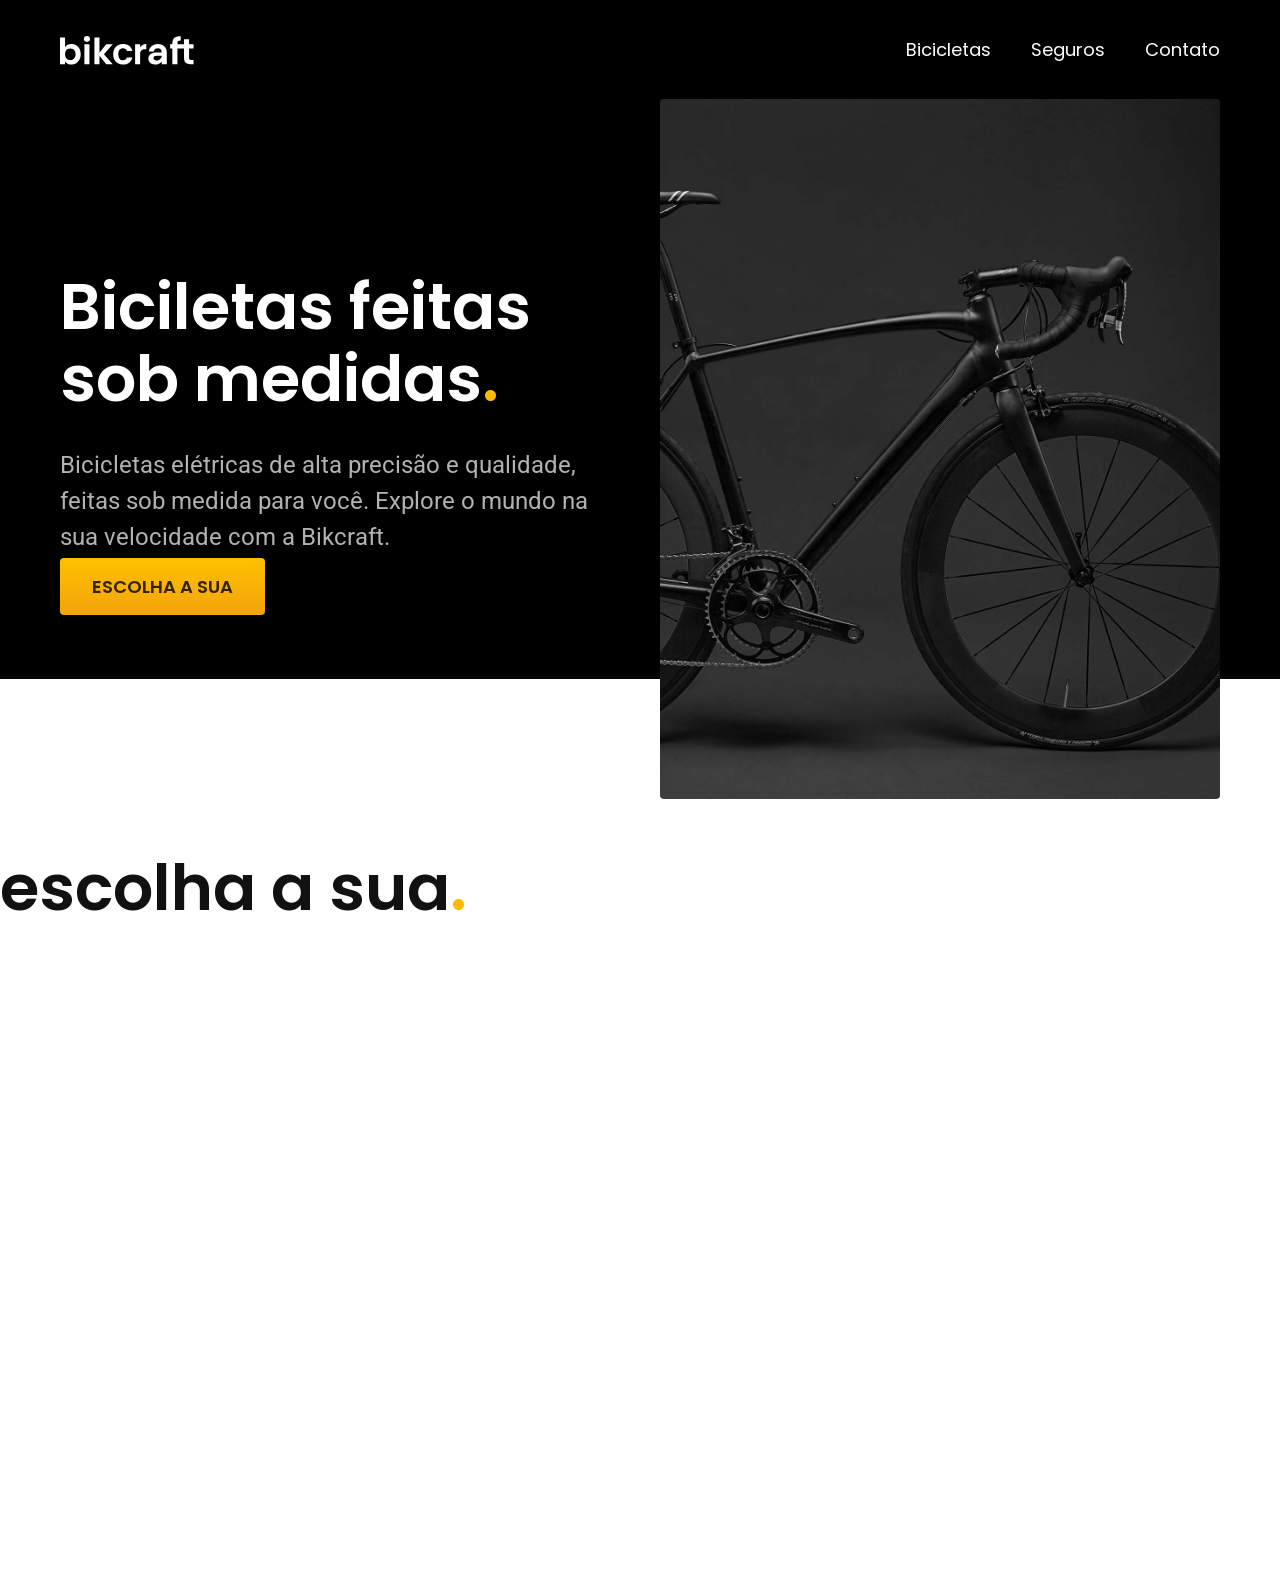
==== index.html @ 3b50a324 "css utilitario" ====
<!DOCTYPE html>
<html lang="en">

<head>
  <meta charset="UTF-8">
  <meta name="viewport" content="width=device-width, initial-scale=1.0">
  <title>Bikcraft - Biciletas Elétricas</title>
  <meta name="description" content="Biciletas elétricas de alta precisão e qualidade, feitas sob medida para o cliente. Explore o mundo na sua velocidade com a Bikcraft.">

  <link rel="stylesheet" href="./css/style.css">

  <link rel="preconnect" href="https://fonts.googleapis.com">
  <link rel="preconnect" href="https://fonts.gstatic.com" crossorigin>
  <link href="https://fonts.googleapis.com/css2?family=Poppins:wght@400;600&family=Roboto:wght@400;500&display=swap" rel="stylesheet">
</head>

<body>
  <header class="header-bg">
    <div class="header">
      <a href="./">
        <img src="./img/bikcraft.svg" alt="Bikcraft">
      </a>
      <nav aria-label="primaria">
        <ul class="header-menu cor-0">
          <li><a href="./bicicletas.html">Bicicletas</a></li>
          <li><a href="./seguros.html">Seguros</a></li>
          <li><a href="./contato.html"> Contato</a></li>
        </ul>
      </nav>
    </div>

  </header>

  <main class="introducao-bg">
    <div class="introducao">
      <div class="introducao-conteudo">
        <h1 class="texto-grande cor-0">Biciletas feitas sob medidas<span class="cor-p1">.</span></h1>
        <p class="texto-medio cor-5">Bicicletas elétricas de alta precisão e qualidade, feitas sob medida para você. Explore o mundo na sua velocidade com a Bikcraft.</p>
        <a class="botao" href="./bicicletas.html">Escolha a sua</a>
      </div>
      <div>
        <img src="./img/fotos/introducao.jpg" alt="Bicicleta elétrica preta.">
      </div>
    </div>

  </main>

  <h2 class="texto-grande">escolha a sua<span class="cor-p1">.</span></h2>
</body>

</html>
---- css/style.css ----
@import "./global/global.css";
@import "./utilidades/tipografia.css";
@import "./utilidades/cores.css";

@import "./global/header.css";

/* Utilidades */
@import "./utilidades/componentes.css";

/* Home */
@import "./home/introducao.css";
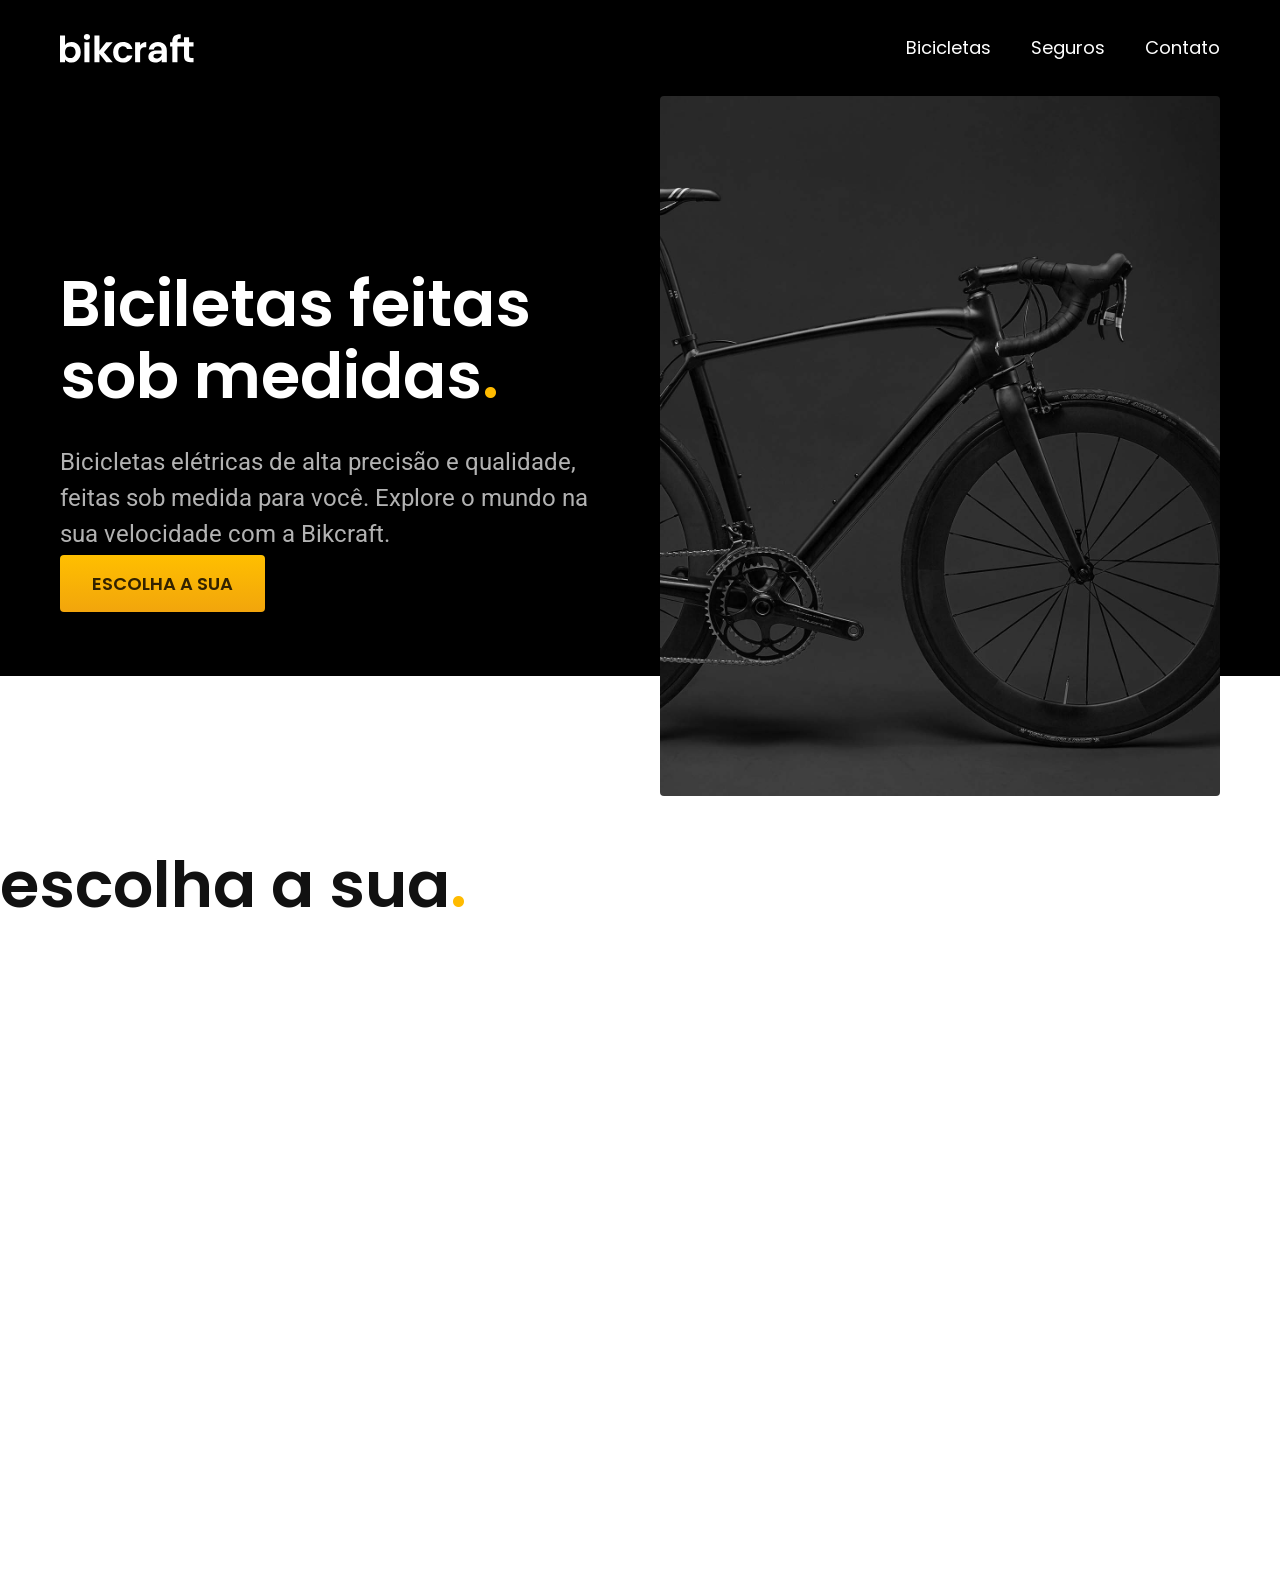
==== commit 25629abe: "Tipografia Utilitária" ====
--- a/index.html
+++ b/index.html
@@ -21,7 +21,7 @@
         <img src="./img/bikcraft.svg" alt="Bikcraft">
       </a>
       <nav aria-label="primaria">
-        <ul class="header-menu cor-0">
+        <ul class="header-menu font-1-m cor-0">
           <li><a href="./bicicletas.html">Bicicletas</a></li>
           <li><a href="./seguros.html">Seguros</a></li>
           <li><a href="./contato.html"> Contato</a></li>
@@ -34,8 +34,8 @@
   <main class="introducao-bg">
     <div class="introducao">
       <div class="introducao-conteudo">
-        <h1 class="texto-grande cor-0">Biciletas feitas sob medidas<span class="cor-p1">.</span></h1>
-        <p class="texto-medio cor-5">Bicicletas elétricas de alta precisão e qualidade, feitas sob medida para você. Explore o mundo na sua velocidade com a Bikcraft.</p>
+        <h1 class="font-1-xxl cor-0">Biciletas feitas sob medidas<span class="cor-p1">.</span></h1>
+        <p class="font-2-l cor-5">Bicicletas elétricas de alta precisão e qualidade, feitas sob medida para você. Explore o mundo na sua velocidade com a Bikcraft.</p>
         <a class="botao" href="./bicicletas.html">Escolha a sua</a>
       </div>
       <div>
@@ -45,7 +45,7 @@
 
   </main>
 
-  <h2 class="texto-grande">escolha a sua<span class="cor-p1">.</span></h2>
+  <h2 class="font-1-xxl">escolha a sua<span class="cor-p1">.</span></h2>
 </body>
 
 </html>
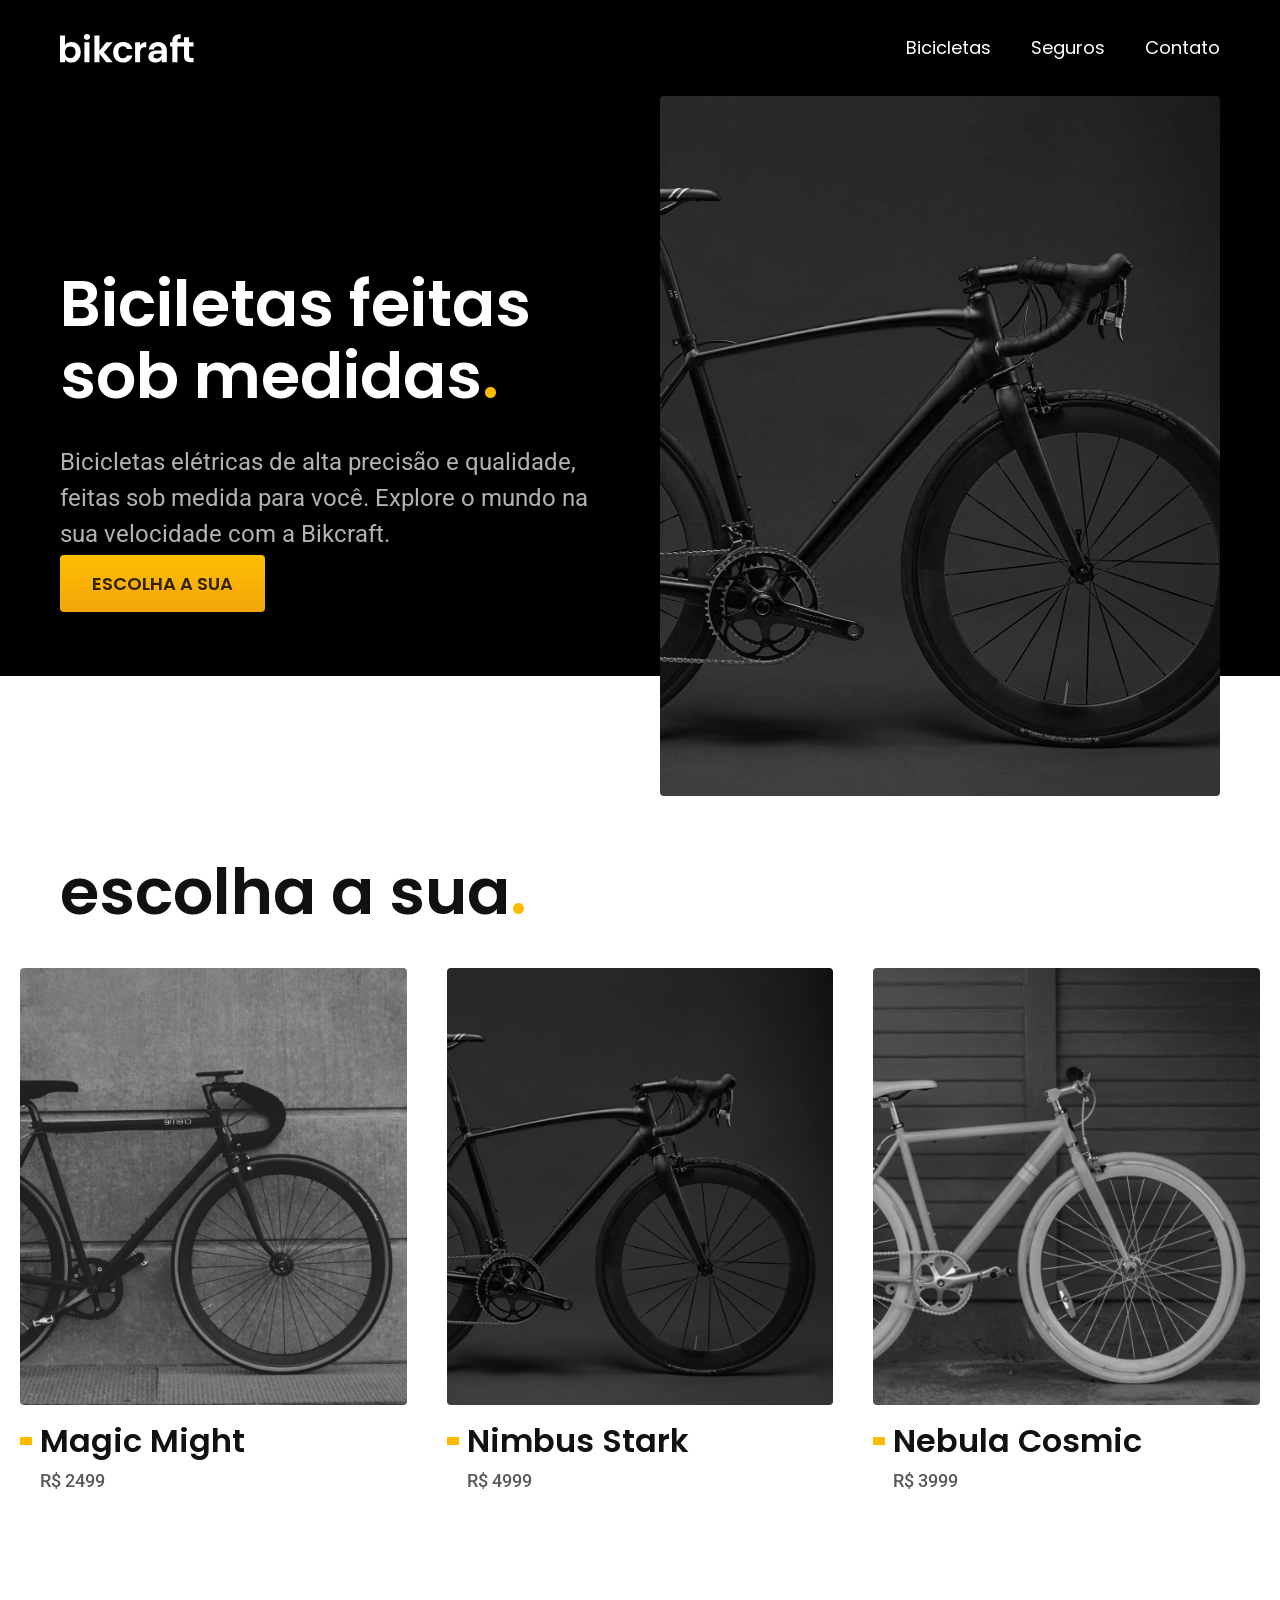
==== commit 167e13d5: "Lista Bicicletas" ====
--- a/index.html
+++ b/index.html
@@ -16,7 +16,7 @@
 
 <body>
   <header class="header-bg">
-    <div class="header">
+    <div class="header container">
       <a href="./">
         <img src="./img/bikcraft.svg" alt="Bikcraft">
       </a>
@@ -32,7 +32,7 @@
   </header>
 
   <main class="introducao-bg">
-    <div class="introducao">
+    <div class="introducao container">
       <div class="introducao-conteudo">
         <h1 class="font-1-xxl cor-0">Biciletas feitas sob medidas<span class="cor-p1">.</span></h1>
         <p class="font-2-l cor-5">Bicicletas elétricas de alta precisão e qualidade, feitas sob medida para você. Explore o mundo na sua velocidade com a Bikcraft.</p>
@@ -45,7 +45,33 @@
 
   </main>
 
-  <h2 class="font-1-xxl">escolha a sua<span class="cor-p1">.</span></h2>
+  <article class="bicicletas-lista">
+    <h2 class="container font-1-xxl">escolha a sua<span class="cor-p1">.</span></h2>
+
+    <ul>
+      <li>
+        <a href="./bicicletas/magic.html">
+          <img src="./img/bicicletas/magic-home.jpg" alt="Bicicleta preta">
+          <h3 class="font-1-xl">Magic Might</h3>
+          <span class="font-2-m cor-8">R$ 2499</span>
+        </a>
+      </li>
+      <li>
+        <a href="./bicicletas/nimbus.html">
+          <img src="./img/bicicletas/nimbus-home.jpg" alt="Bicicleta preta">
+          <h3 class="font-1-xl">Nimbus Stark</h3>
+          <span class="font-2-m cor-8">R$ 4999</span>
+        </a>
+      </li>
+      <li>
+        <a href="./bicicletas/nebula.html">
+          <img src="./img/bicicletas/nebula-home.jpg" alt="Bicicleta preta">
+          <h3 class="font-1-xl">Nebula Cosmic</h3>
+          <span class="font-2-m cor-8">R$ 3999</span>
+        </a>
+      </li>
+    </ul>
+  </article>
 </body>
 
 </html>
--- a/css/style.css
+++ b/css/style.css
@@ -8,4 +8,7 @@
 @import "./utilidades/componentes.css";
 
 /* Home */
-@import "./home/introducao.css";+@import "./home/introducao.css";
+
+/* Bicicletas */
+@import "./bicicletas/bicicletas-lista.css";
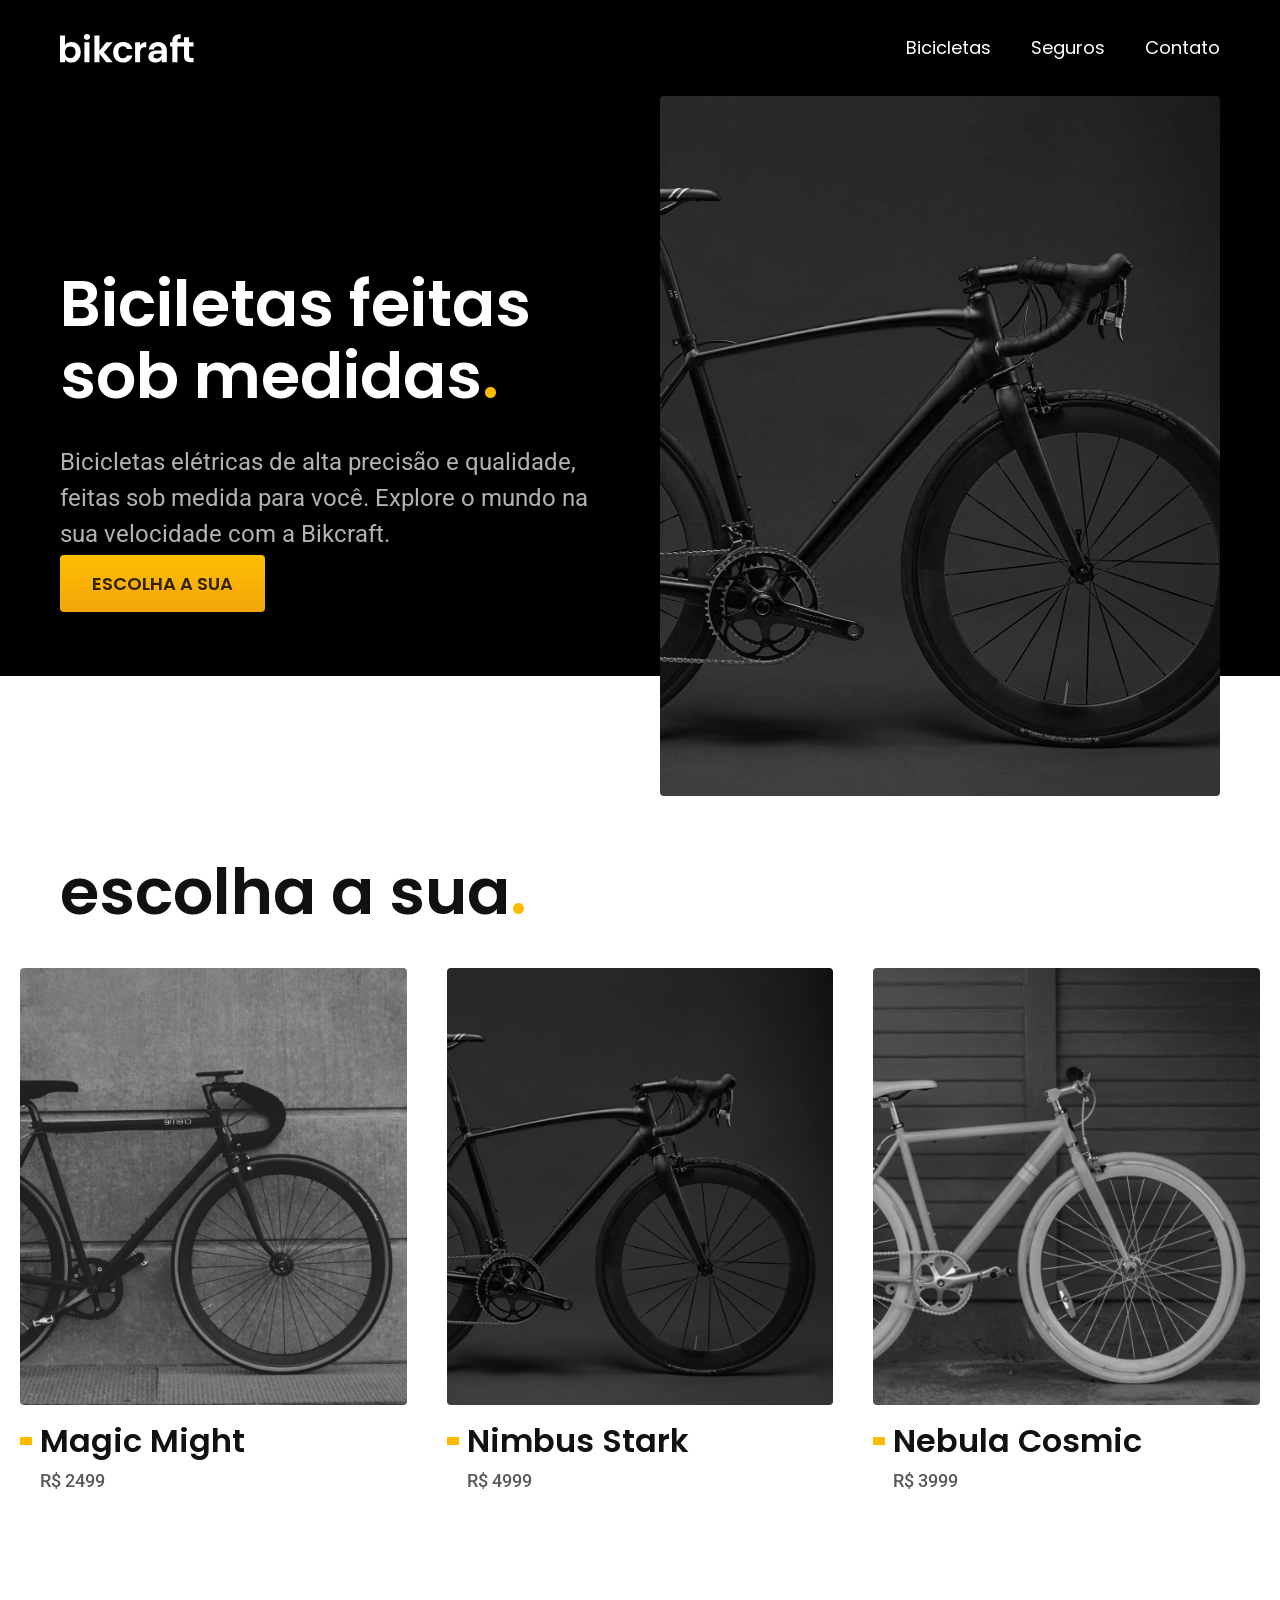
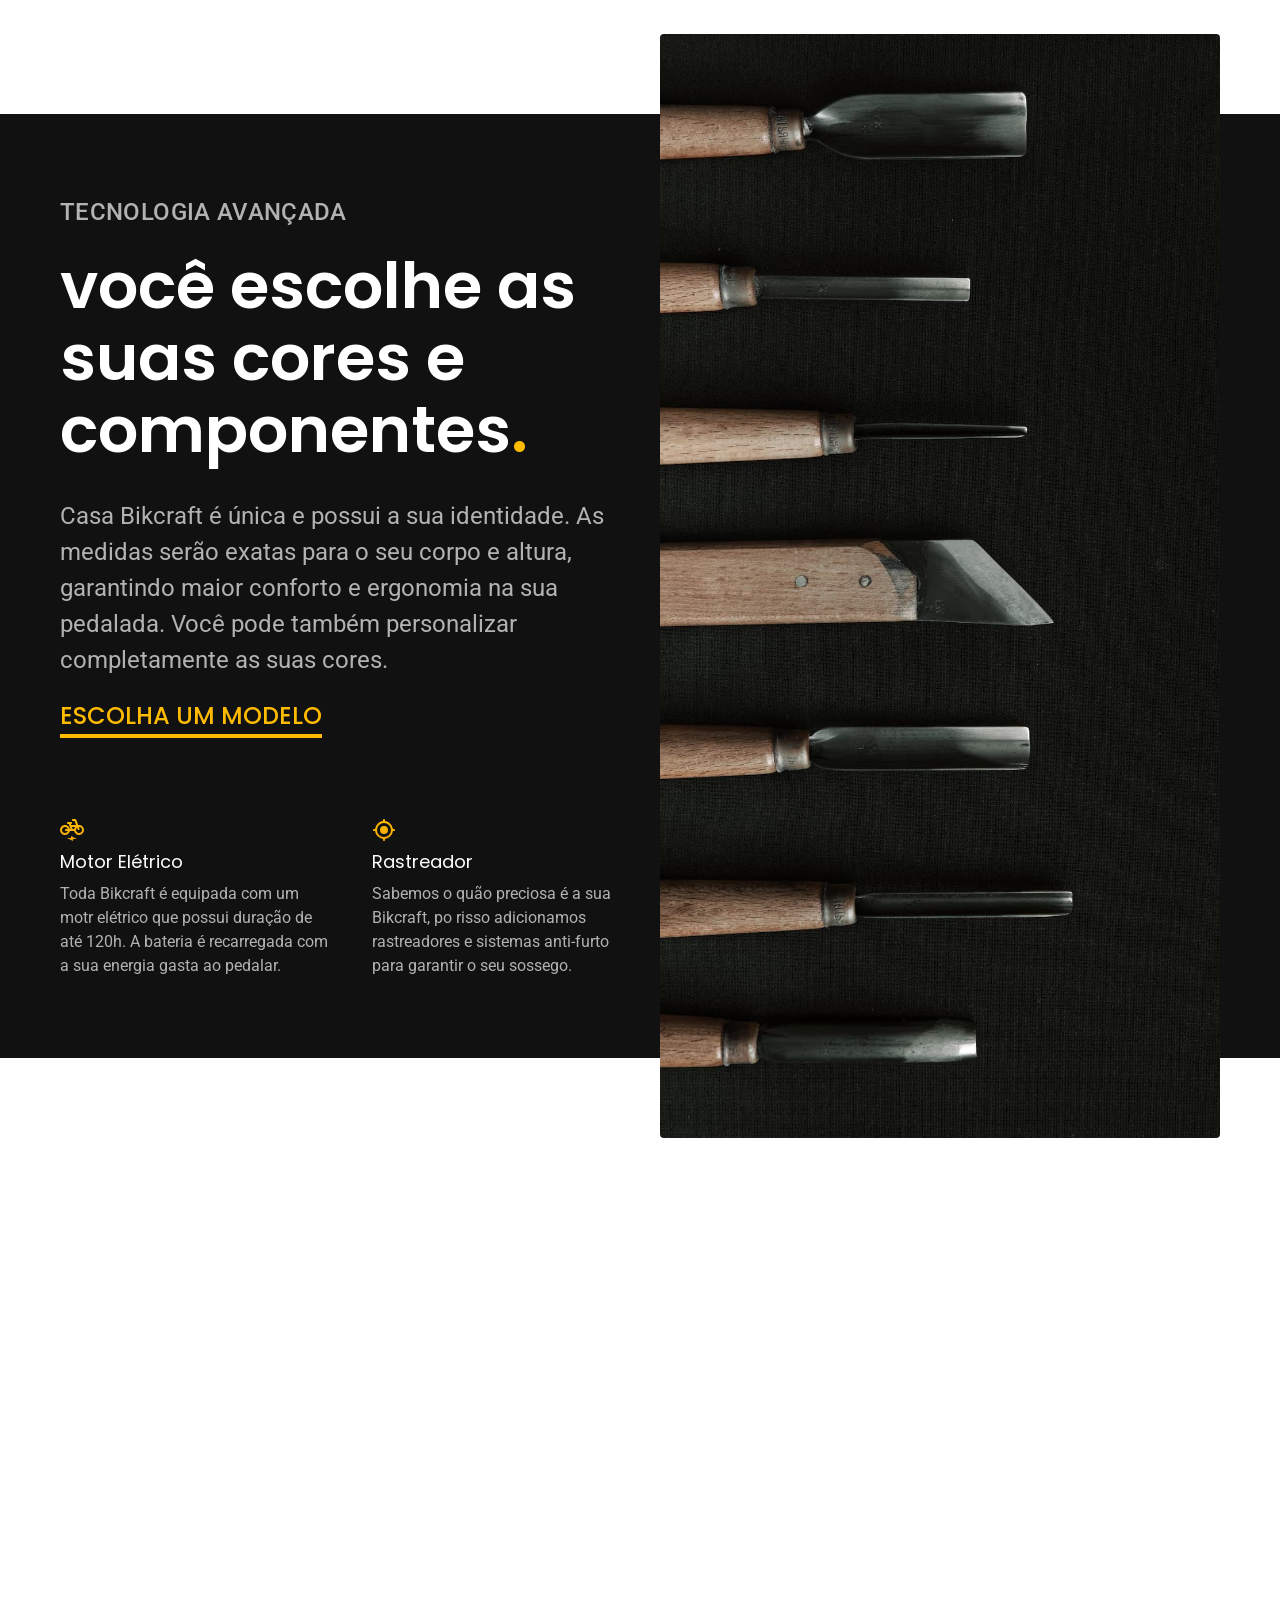
==== commit acd1879d: "Tecnologia" ====
--- a/index.html
+++ b/index.html
@@ -72,6 +72,36 @@
       </li>
     </ul>
   </article>
+
+  <article class="tecnologia-bg">
+    <div class="tecnologia container">
+      <div class="tecnologia-conteudo">
+        <span class="font-2-l-b cor-5">Tecnologia Avançada</span>
+        <h2 class="font-1-xxl cor-0">você escolhe as suas cores e componentes<spam class="cor-p1">.</spam>
+        </h2>
+        <p class="font-2-l cor-5">Casa Bikcraft é única e possui a sua identidade. As medidas serão exatas para o seu corpo e altura, garantindo maior conforto e ergonomia na sua pedalada. Você pode também personalizar completamente as suas cores.</p>
+        <a class="link" href="./bicicletas.html"> Escolha um modelo</a>
+        <div class="tecnologia-vantagens">
+          <div>
+            <img src="./img/icones/eletrica.svg" alt="">
+            <h3 class="font-1-m cor-0">Motor Elétrico</h3>
+            <p class="font-2-s cor-5">Toda Bikcraft é equipada com um motr elétrico que possui duração de até 120h. A bateria é recarregada com a sua energia gasta ao pedalar.</p>
+          </div>
+          <div>
+            <img src="./img/icones/rastreador.svg" alt="">
+            <h3 class="font-1-m cor-0">Rastreador</h3>
+            <p class="font-2-s cor-5">Sabemos o quão preciosa é a sua Bikcraft, po risso adicionamos rastreadores e sistemas anti-furto para garantir o seu sossego.</p>
+          </div>
+        </div>
+      </div>
+
+      <div class="tecnologia-imagem">
+        <img src="./img/fotos/tecnologia.jpg" alt="">
+      </div>
+
+    </div>
+
+  </article>
 </body>
 
 </html>
--- a/css/style.css
+++ b/css/style.css
@@ -9,6 +9,7 @@
 
 /* Home */
 @import "./home/introducao.css";
+@import "./home/tecnologia.css";
 
 /* Bicicletas */
 @import "./bicicletas/bicicletas-lista.css";
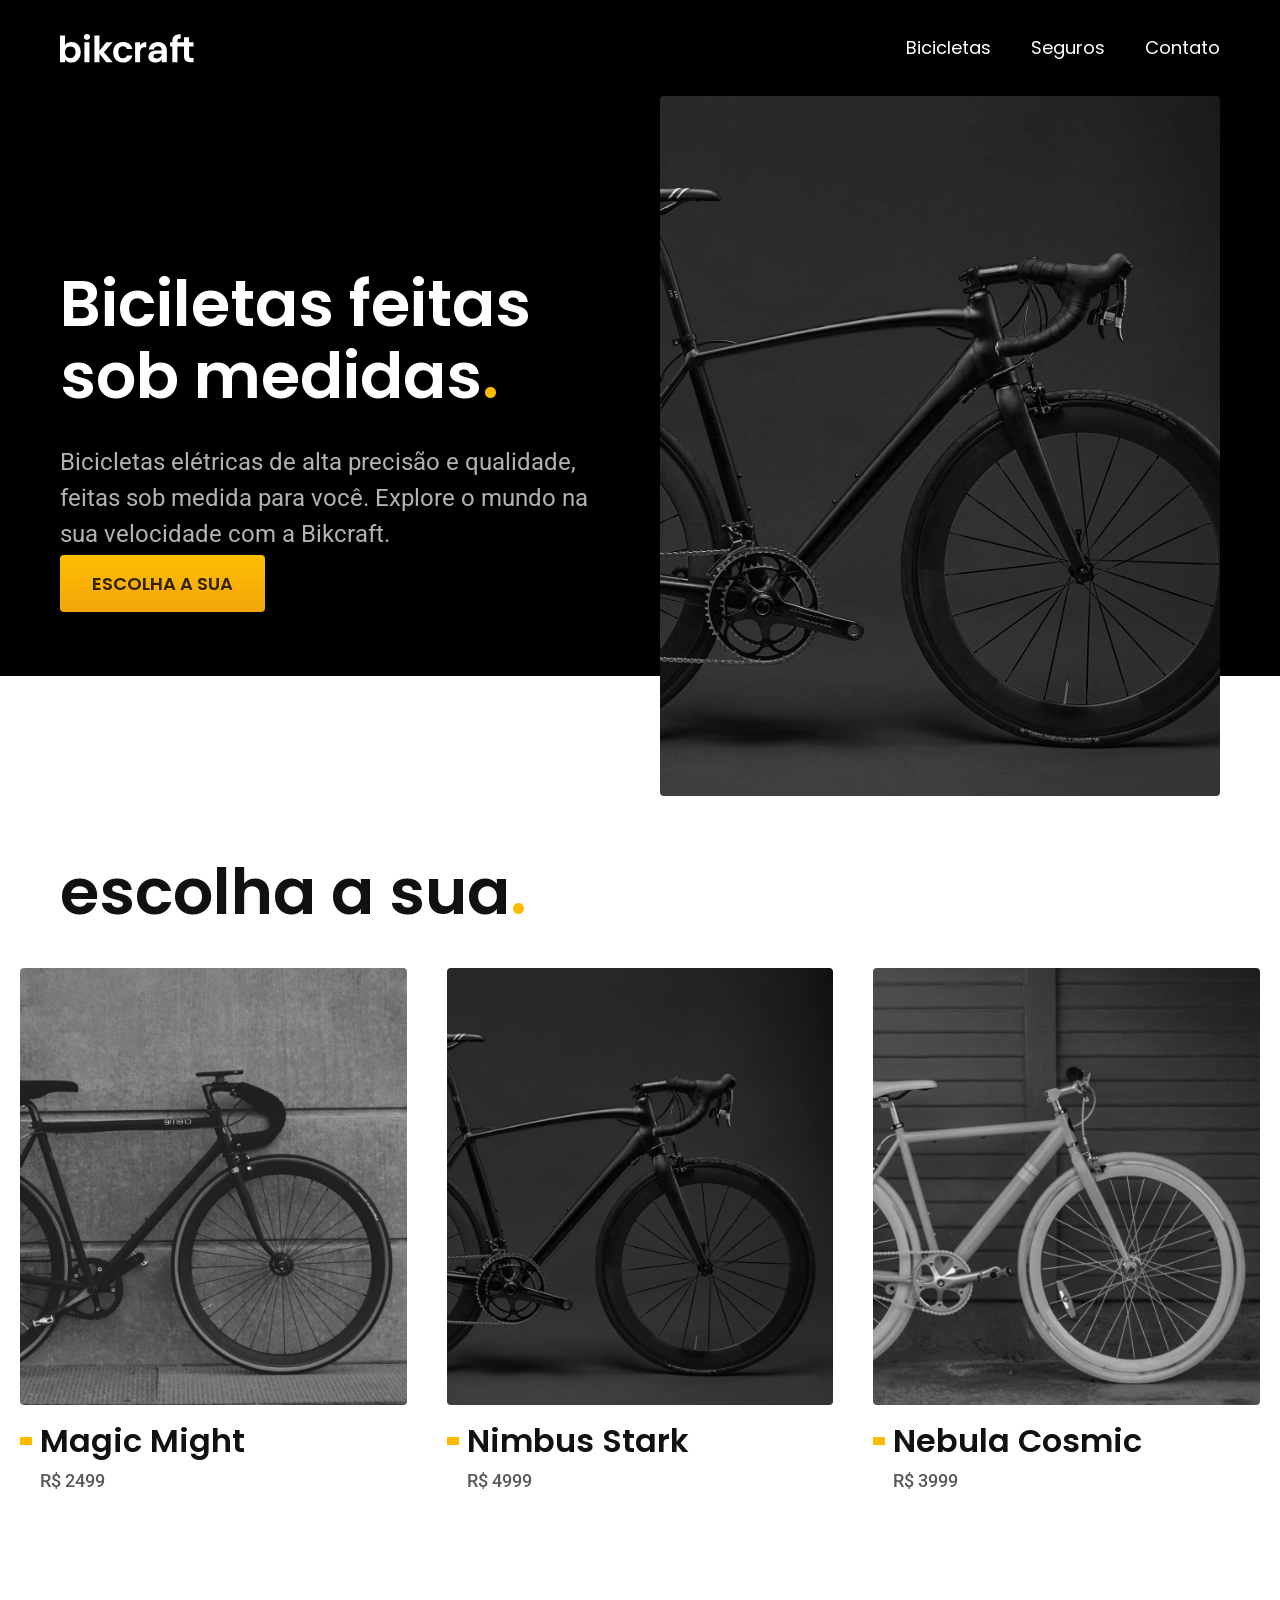
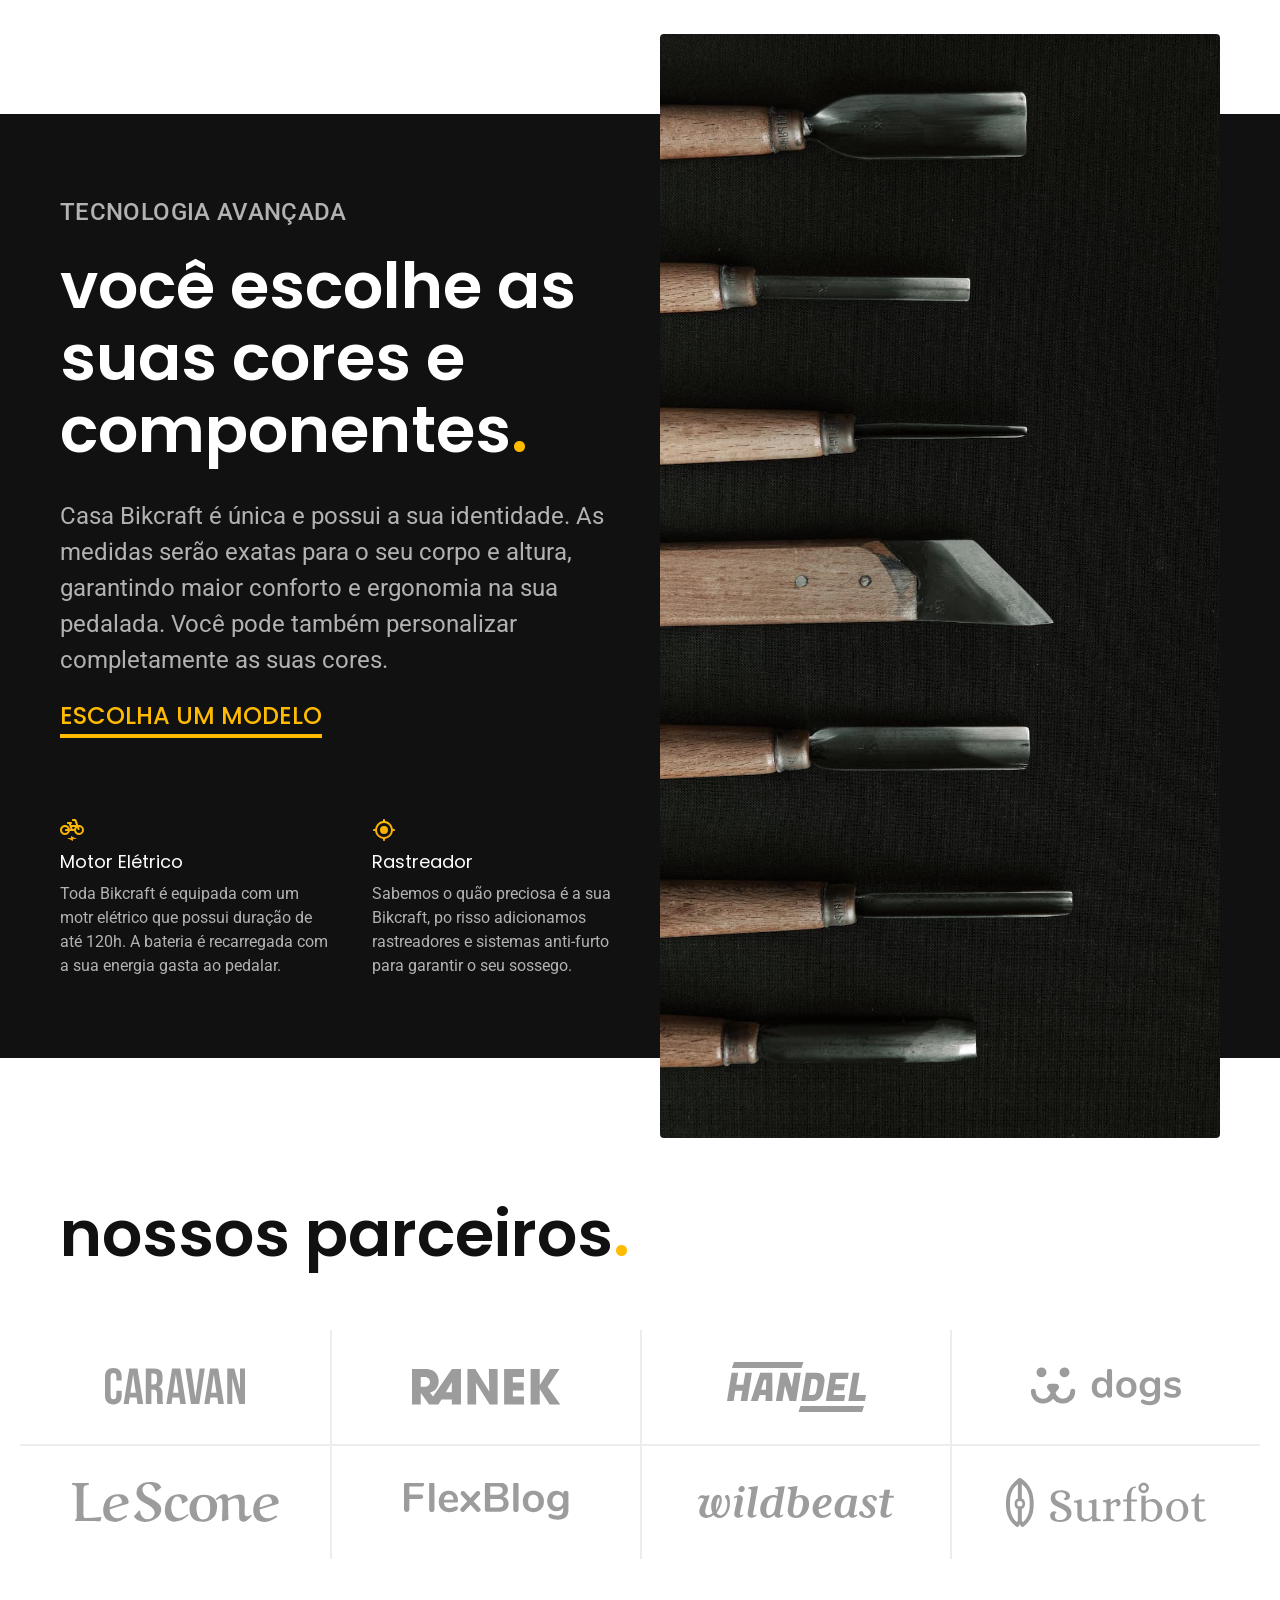
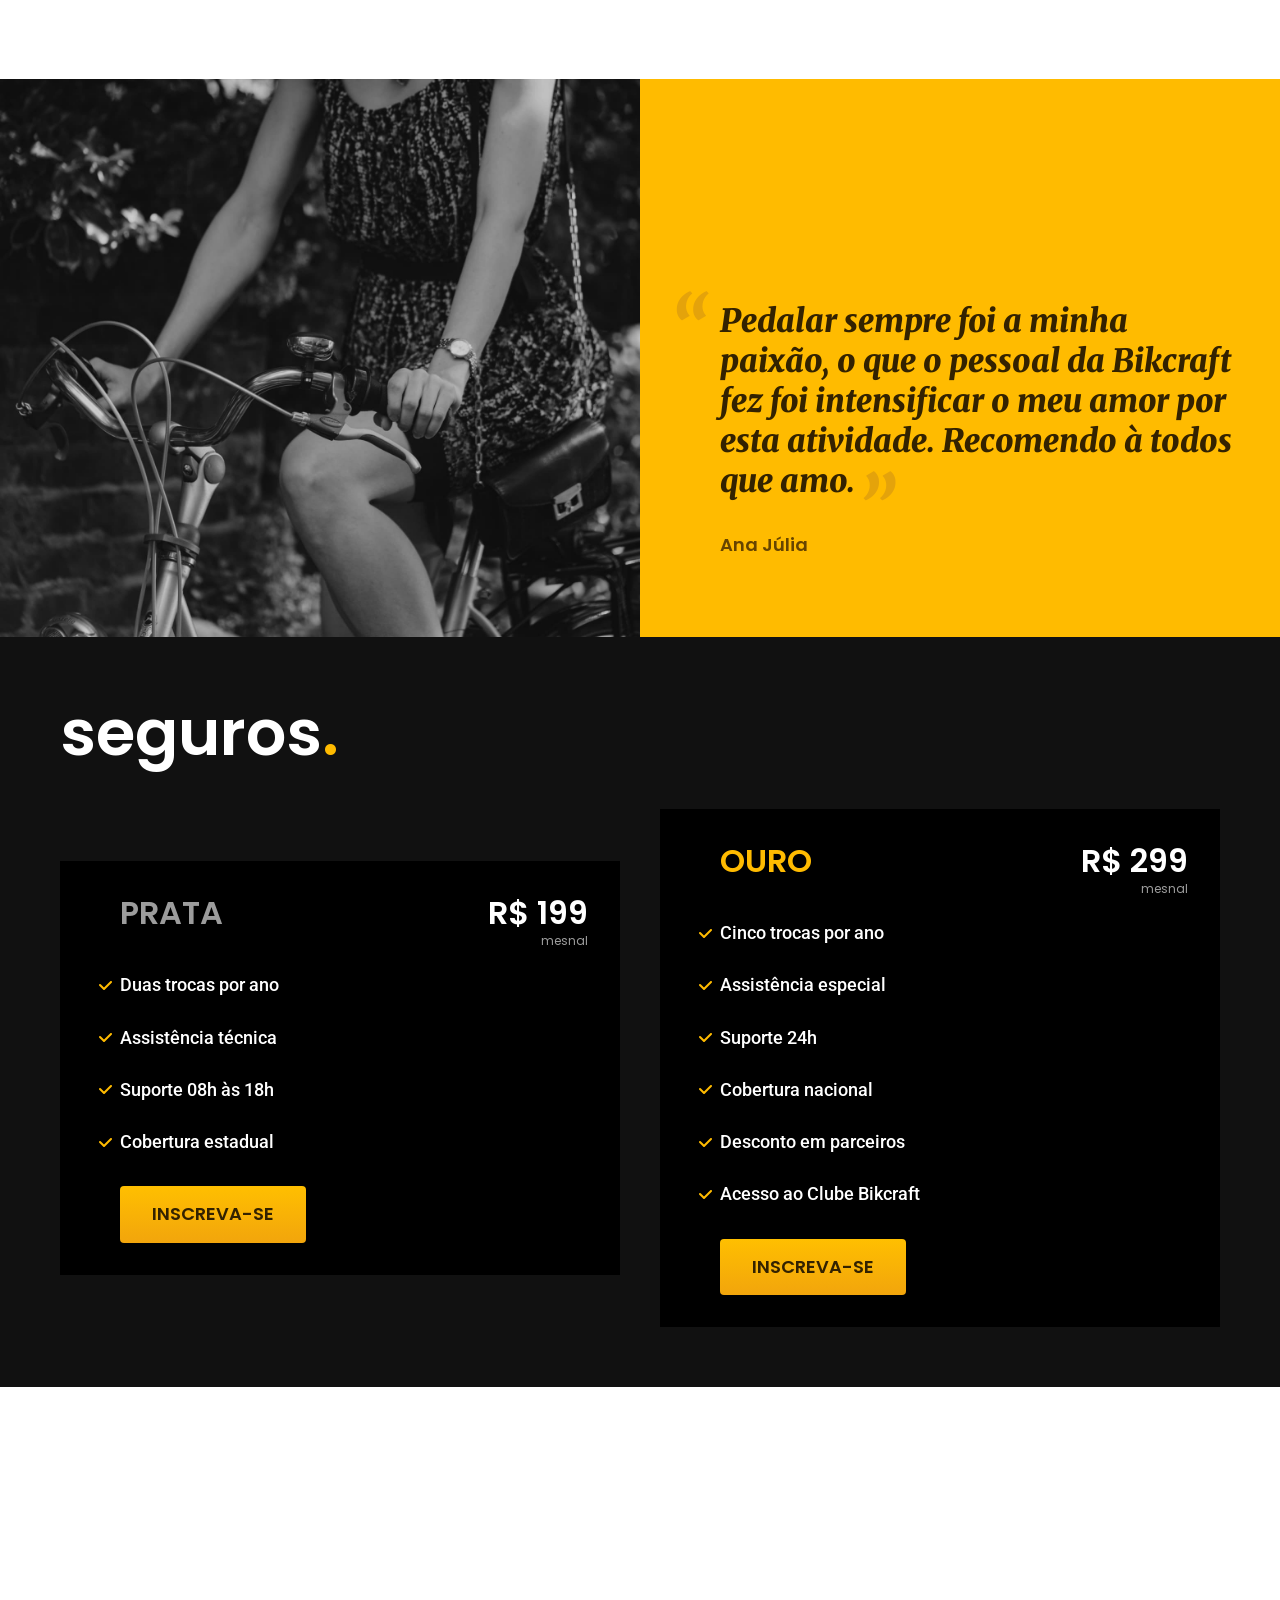
==== commit f05a6c97: "parceiros e seguro" ====
--- a/index.html
+++ b/index.html
@@ -11,7 +11,7 @@
 
   <link rel="preconnect" href="https://fonts.googleapis.com">
   <link rel="preconnect" href="https://fonts.gstatic.com" crossorigin>
-  <link href="https://fonts.googleapis.com/css2?family=Poppins:wght@400;600&family=Roboto:wght@400;500&display=swap" rel="stylesheet">
+  <link href="https://fonts.googleapis.com/css2?family=Merriweather:ital,opsz,wght@1,18..144,900&family=Poppins:wght@400;600&family=Roboto:ital,wght@0,100..900;1,100..900&display=swap" rel="stylesheet">
 </head>
 
 <body>
@@ -102,6 +102,67 @@
     </div>
 
   </article>
+
+  <section class="parceiros" aria-label="Nossos Parceiros">
+    <h2 class="container font-1-xxl">nossos parceiros<span class="cor-p1">.</span></h2>
+
+    <ul>
+      <li><img src="./img/parceiros/caravan.svg" alt="caravan"></li>
+      <li><img src="./img/parceiros/ranek.svg" alt="ranek"></li>
+      <li><img src="./img/parceiros/handel.svg" alt="handel"></li>
+      <li><img src="./img/parceiros/dogs.svg" alt="dogs"></li>
+      <li><img src="./img/parceiros/lescone.svg" alt="lescone"></li>
+      <li><img src="./img/parceiros/flexblog.svg" alt="flexblog"></li>
+      <li><img src="./img/parceiros/wildbeast.svg" alt="wildbeast"></li>
+      <li><img src="./img/parceiros/surfbot.svg" alt="surfbor"></li>
+    </ul>
+  </section>
+
+  <section class="depoimento" aria-label="Depoimento">
+    <div>
+      <img src="./img/fotos/depoimento.jpg" alt="Pessoa pedelando uma bicicleta Bikcraft">
+    </div>
+    <div class="depoimento-conteudo">
+      <blockquote class="font-1-xl cor-p5">
+        <p>Pedalar sempre foi a minha paixão, o que o pessoal da Bikcraft fez foi intensificar o meu amor por esta atividade. Recomendo à todos que amo.</p>
+      </blockquote>
+      <span class="font-1-m-b cor-p4">Ana Júlia</span>
+    </div>
+
+  </section>
+
+  <article class="seguros-bg">
+    <div class="seguros container">
+      <h2 class="font-1-xxl cor-0">seguros<spam class="cor-p1">.</spam>
+      </h2>
+      <div class="seguros-item">
+        <h3 class="font-1-xl cor-6">PRATA</h3>
+        <span class="font-1-xl cor-0">R$ 199 <span class="font-1-xs cor-6">mesnal</span></span>
+        <ul class="font-2-m cor-0">
+          <li>Duas trocas por ano</li>
+          <li>Assistência técnica</li>
+          <li>Suporte 08h às 18h</li>
+          <li>Cobertura estadual</li>
+        </ul>
+        <a class="botao secundario" href="./orcamento.html">Inscreva-se</a>
+      </div>
+
+      <div class="seguros-item">
+        <h3 class="font-1-xl cor-p1">OURO</h3>
+        <span class="font-1-xl cor-0">R$ 299 <span class="font-1-xs cor-6">mesnal</span></span>
+        <ul class="font-2-m cor-0">
+          <li>Cinco trocas por ano</li>
+          <li>Assistência especial</li>
+          <li>Suporte 24h</li>
+          <li>Cobertura nacional</li>
+          <li>Desconto em parceiros</li>
+          <li>Acesso ao Clube Bikcraft</li>
+        </ul>
+        <a class="botao" href="./orcamento.html">Inscreva-se</a>
+      </div>
+    </div>
+
+  </article>
 </body>
 
 </html>
--- a/css/style.css
+++ b/css/style.css
@@ -10,6 +10,11 @@
 /* Home */
 @import "./home/introducao.css";
 @import "./home/tecnologia.css";
+@import "./home/parceiros.css";
+@import "./home/depoimento.css";
 
 /* Bicicletas */
-@import "./bicicletas/bicicletas-lista.css";+@import "./bicicletas/bicicletas-lista.css";
+
+/* Seguros */
+@import "./seguros/seguros.css";
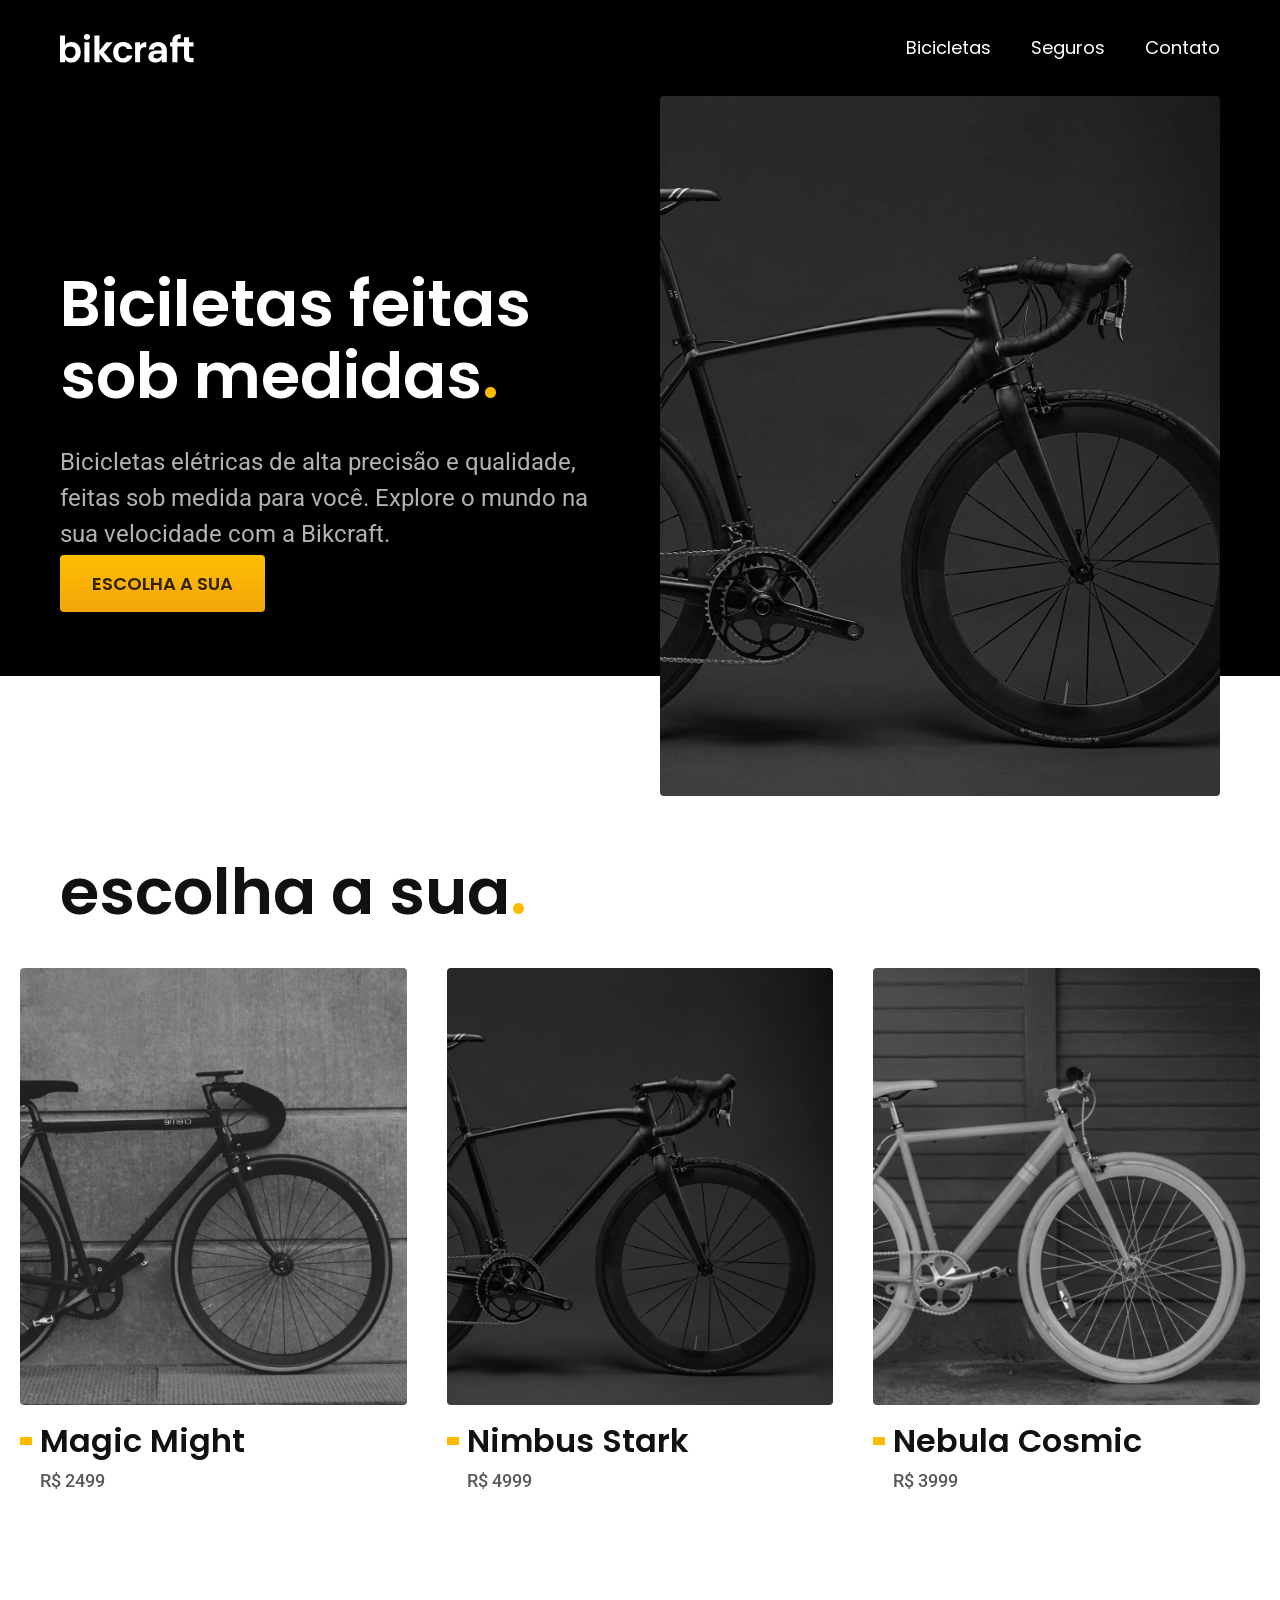
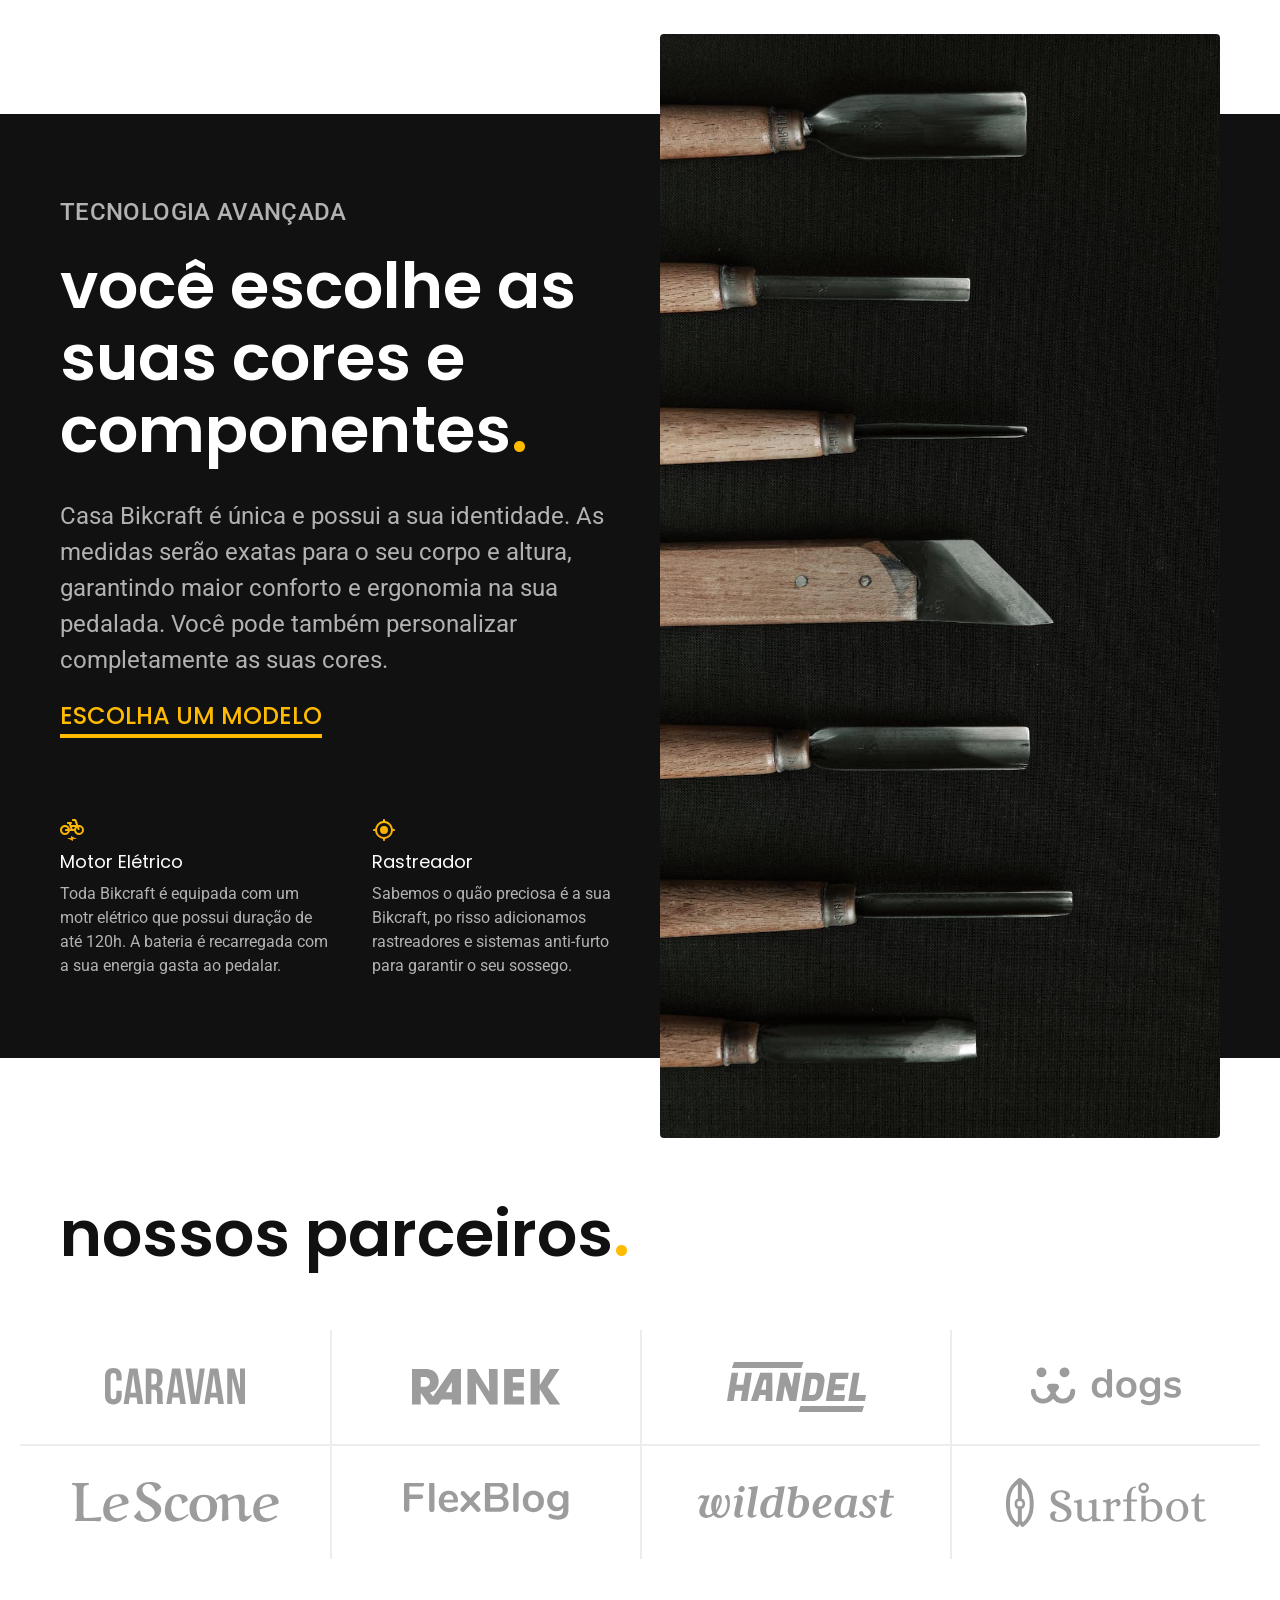
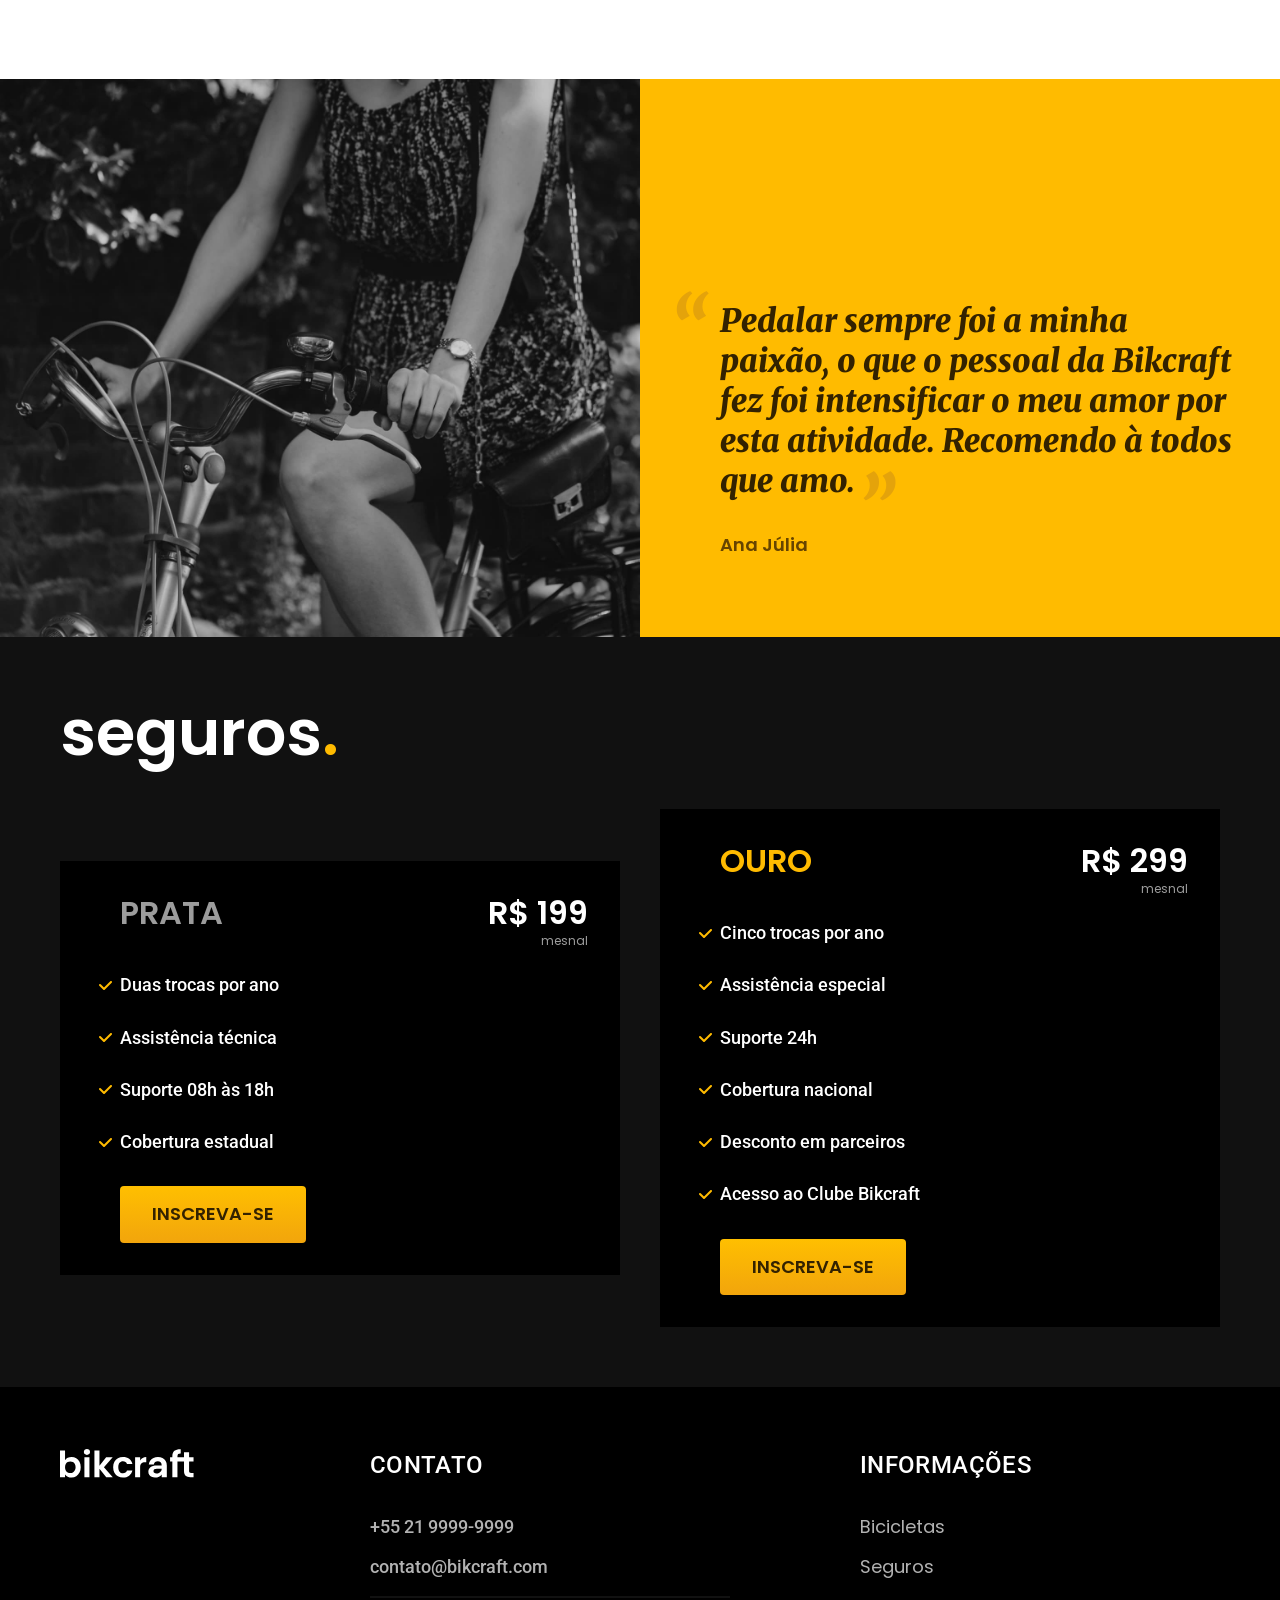
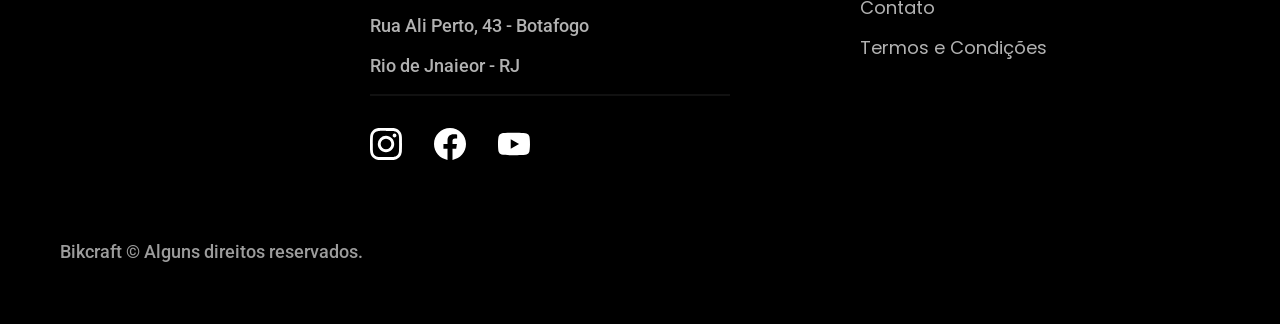
==== commit 107e62a2: "Footer" ====
--- a/index.html
+++ b/index.html
@@ -163,6 +163,46 @@
     </div>
 
   </article>
+
+  <footer class="footer-bg">
+    <div class="footer container">
+      <img src="./img/bikcraft.svg" alt="Bikcraft">
+      <div class="footer-contato">
+        <h3 class="font-2-l-b cor-0">Contato</h3>
+        <ul class="font-2-m cor-5">
+          <li><a href="tel:+5521999999999">+55 21 9999-9999</a></li>
+          <li><a href="mailto:contato@bikcraft.com">contato@bikcraft.com</a></li>
+          <li>Rua Ali Perto, 43 - Botafogo</li>
+          <li>Rio de Jnaieor - RJ</li>
+        </ul>
+        <div class="footer-redes">
+          <a href="./">
+            <img src="./img/redes/instagram.svg" alt="Instagram">
+          </a>
+          <a href="./">
+            <img src="./img/redes/facebook.svg" alt="Facebook">
+          </a>
+          <a href="./">
+            <img src="./img/redes/youtube.svg" alt="Youtube">
+          </a>
+        </div>
+      </div>
+      <div class="footer-informacoes">
+        <h3 class="font-2-l-b cor-0">Informações</h3>
+        <nav>
+          <ul class="font-1-m cor-5">
+            <li><a href="./bicicleta.html">Bicicletas</a></li>
+            <li><a href="./seguros">Seguros</a></li>
+            <li><a href="./contato.html">Contato</a></li>
+            <li><a href="./termos.html">Termos e Condições</a></li>
+          </ul>
+        </nav>
+
+      </div>
+      <p class="footer-copy font-2-m cor-6">Bikcraft © Alguns direitos reservados.</p>
+    </div>
+
+  </footer>
 </body>
 
 </html>
--- a/css/style.css
+++ b/css/style.css
@@ -3,6 +3,7 @@
 @import "./utilidades/cores.css";
 
 @import "./global/header.css";
+@import "./global/footer.css";
 
 /* Utilidades */
 @import "./utilidades/componentes.css";
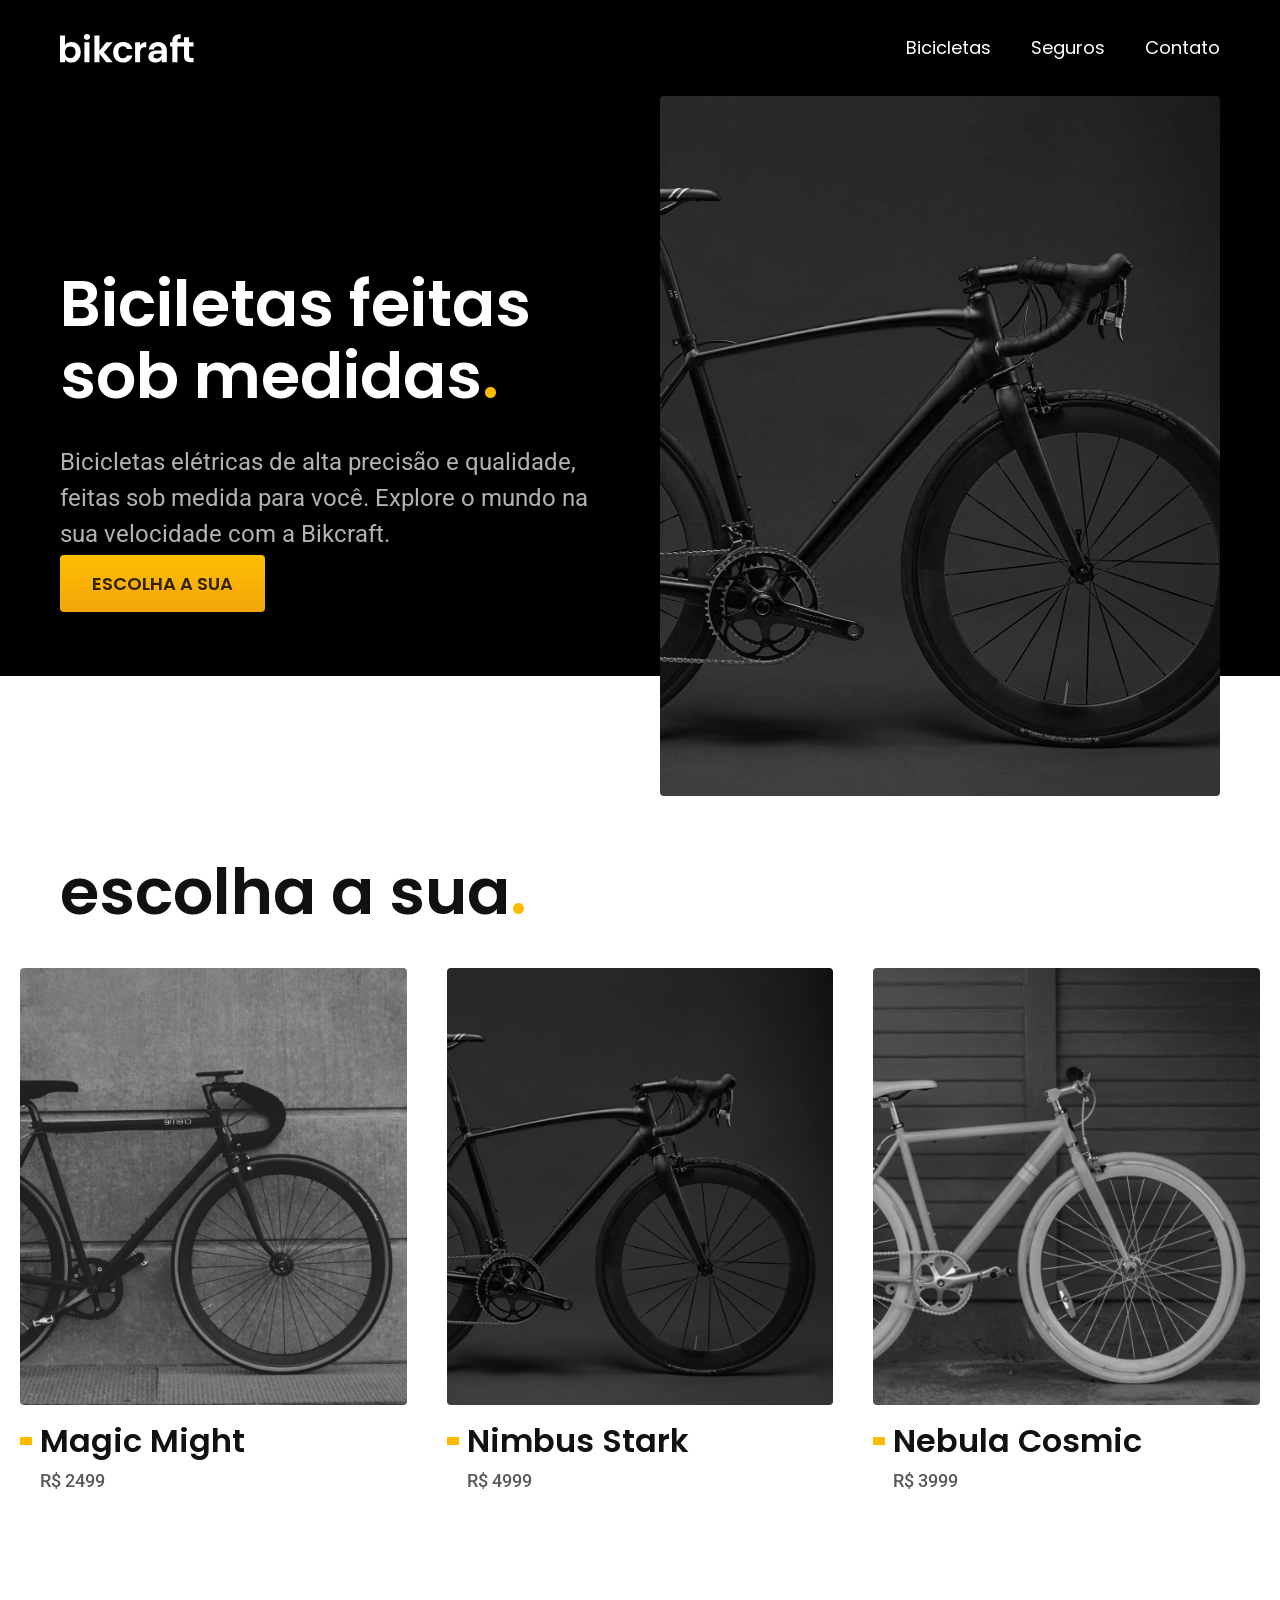
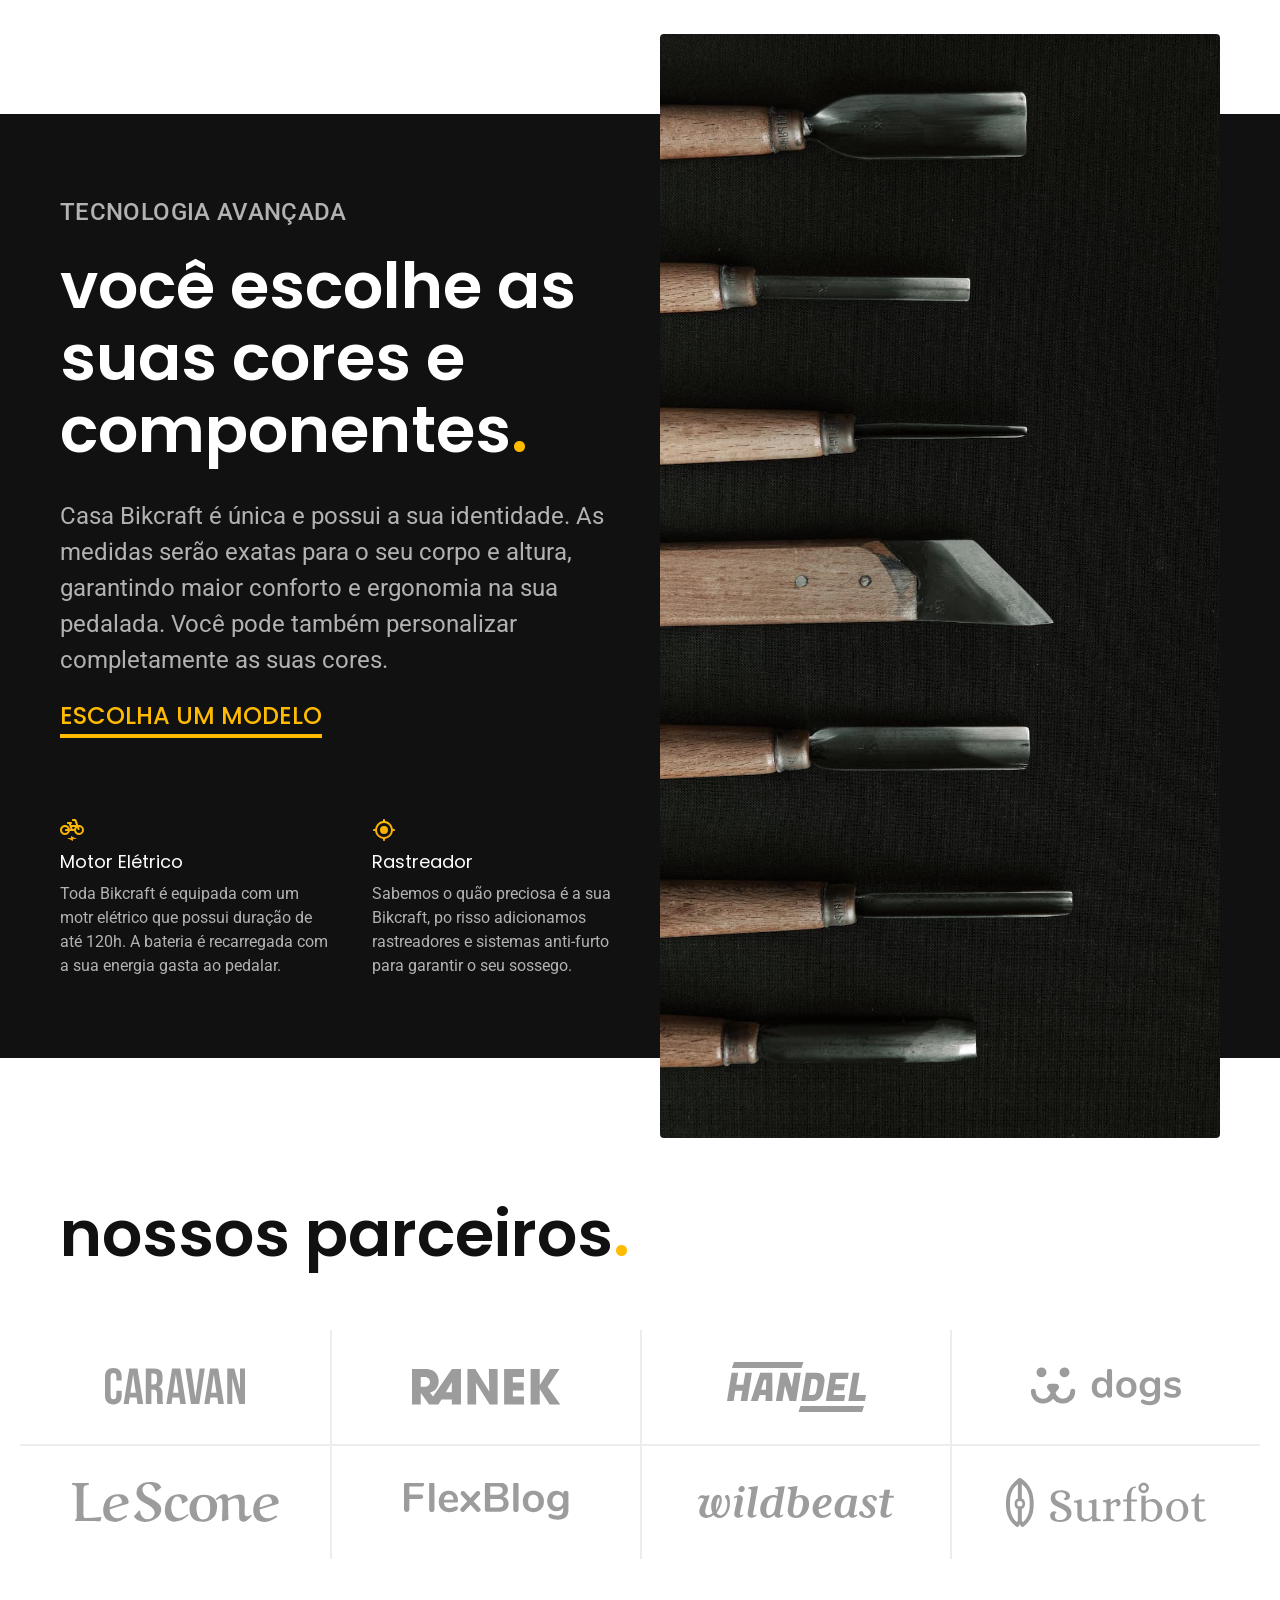
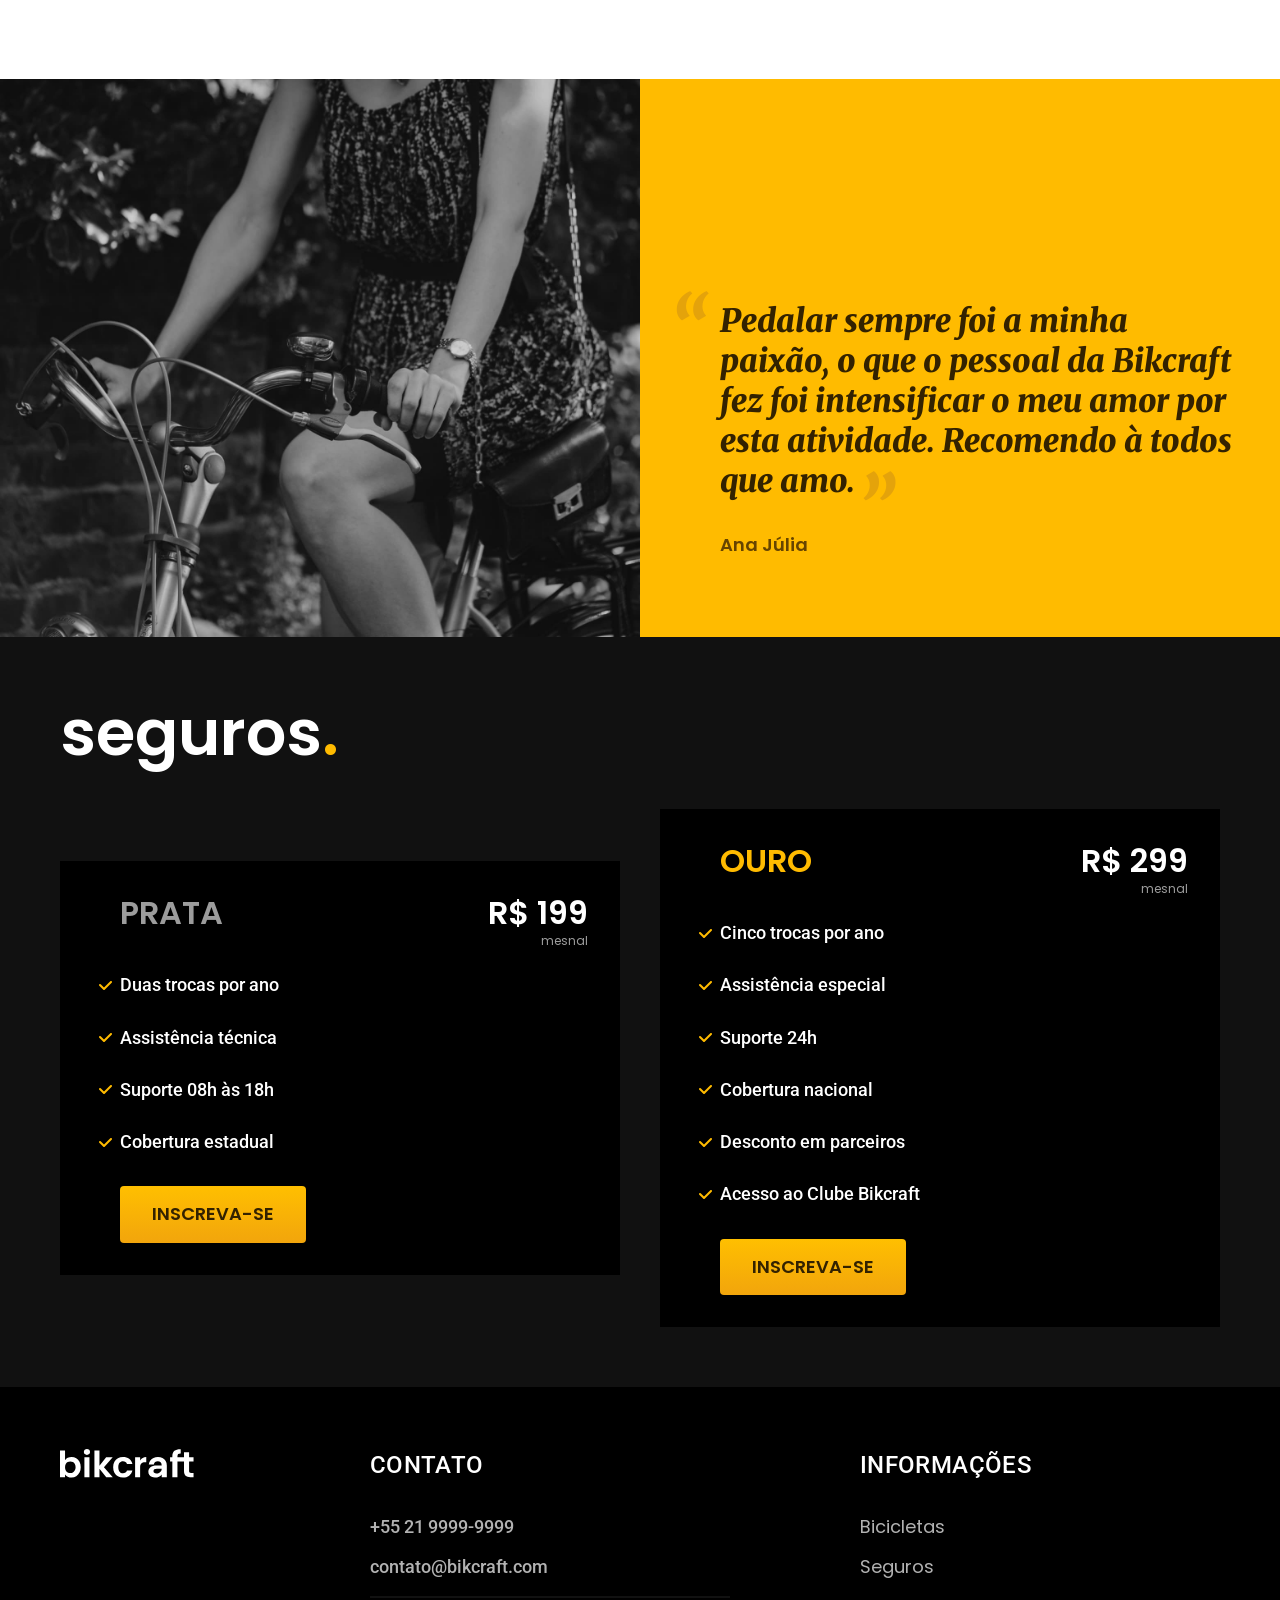
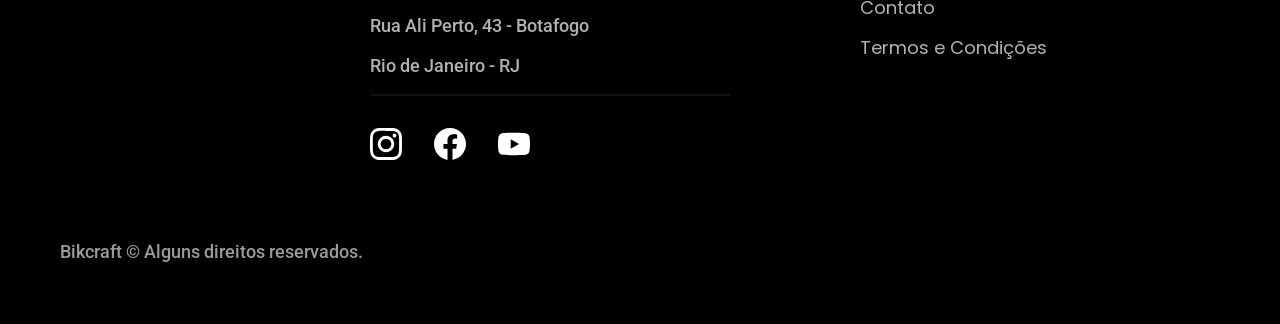
==== commit 815cf104: "Bicicletas" ====
--- a/index.html
+++ b/index.html
@@ -173,7 +173,7 @@
           <li><a href="tel:+5521999999999">+55 21 9999-9999</a></li>
           <li><a href="mailto:contato@bikcraft.com">contato@bikcraft.com</a></li>
           <li>Rua Ali Perto, 43 - Botafogo</li>
-          <li>Rio de Jnaieor - RJ</li>
+          <li>Rio de Janeiro - RJ</li>
         </ul>
         <div class="footer-redes">
           <a href="./">
--- a/css/style.css
+++ b/css/style.css
@@ -16,6 +16,10 @@
 
 /* Bicicletas */
 @import "./bicicletas/bicicletas-lista.css";
+@import "./bicicletas/bicicletas.css";
 
 /* Seguros */
-@import "./seguros/seguros.css";+@import "./seguros/seguros.css";
+
+/* Termos */
+@import "./termos/termos.css";
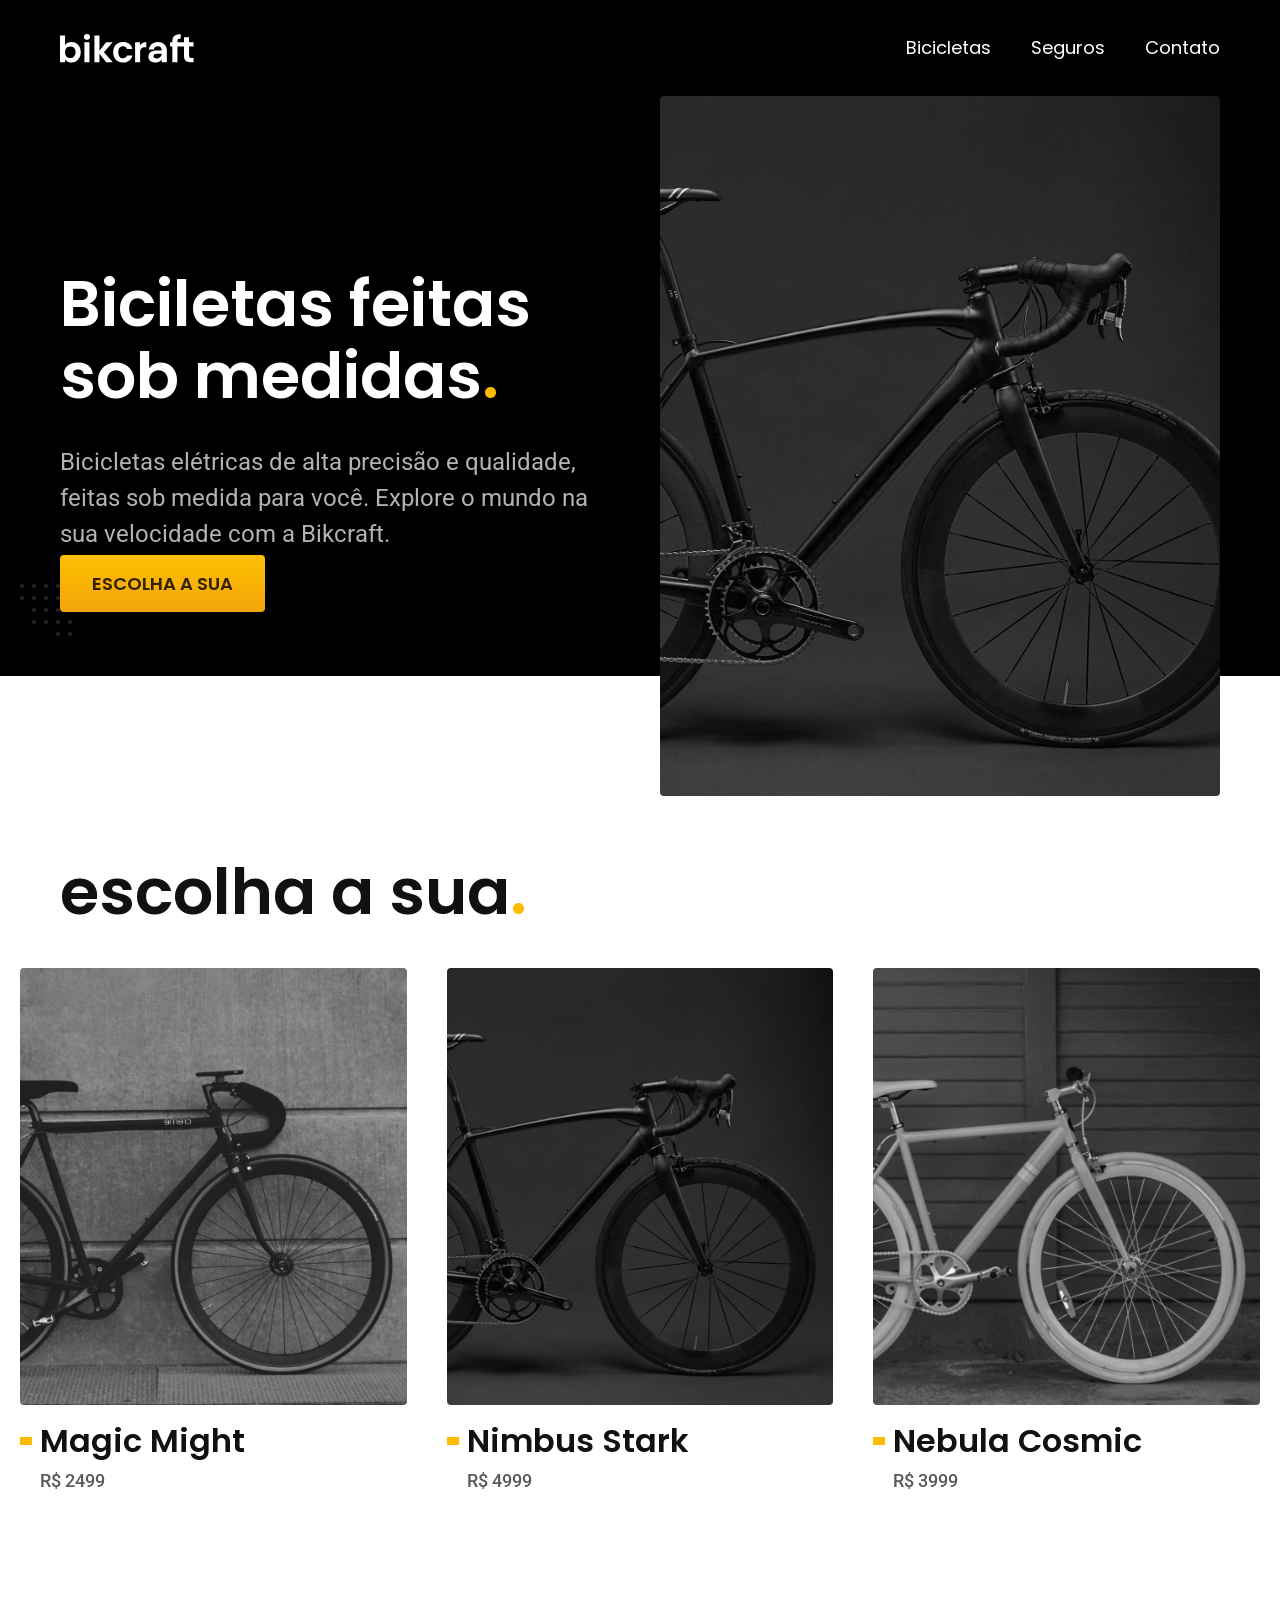
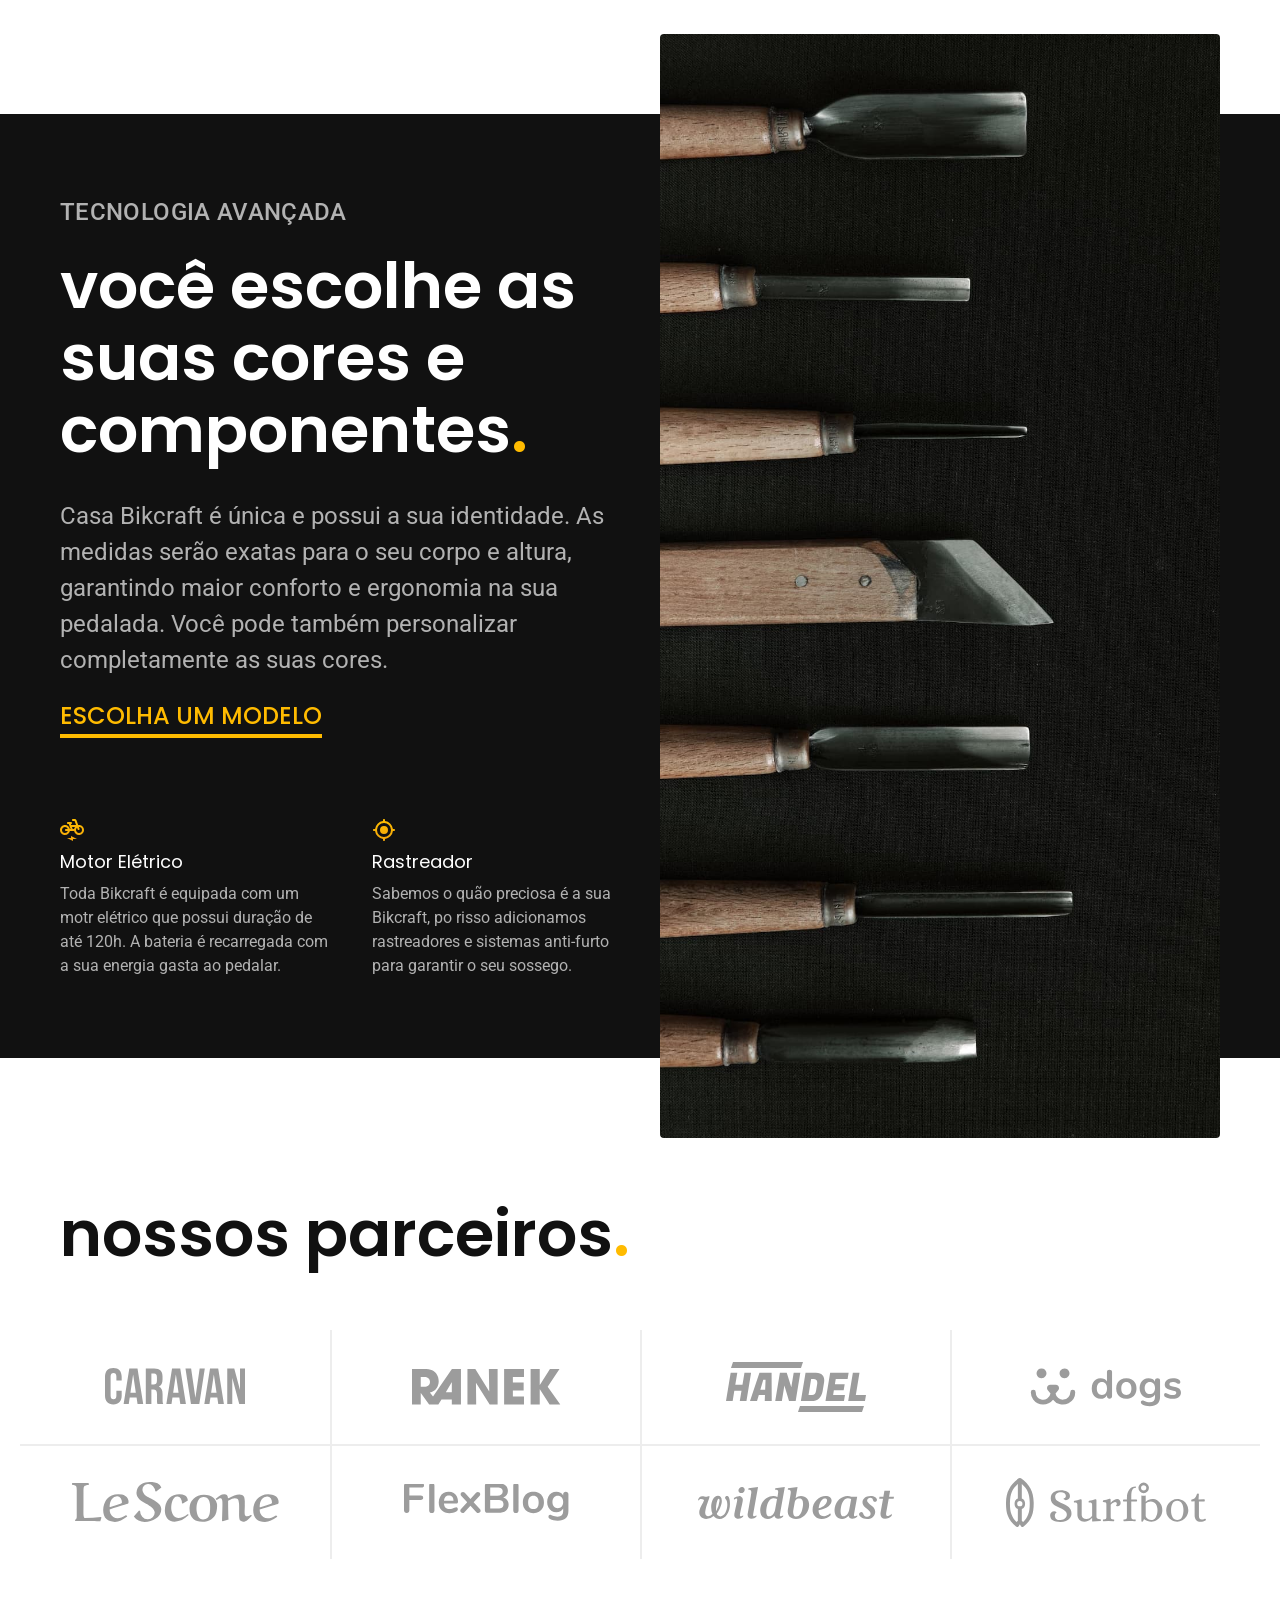
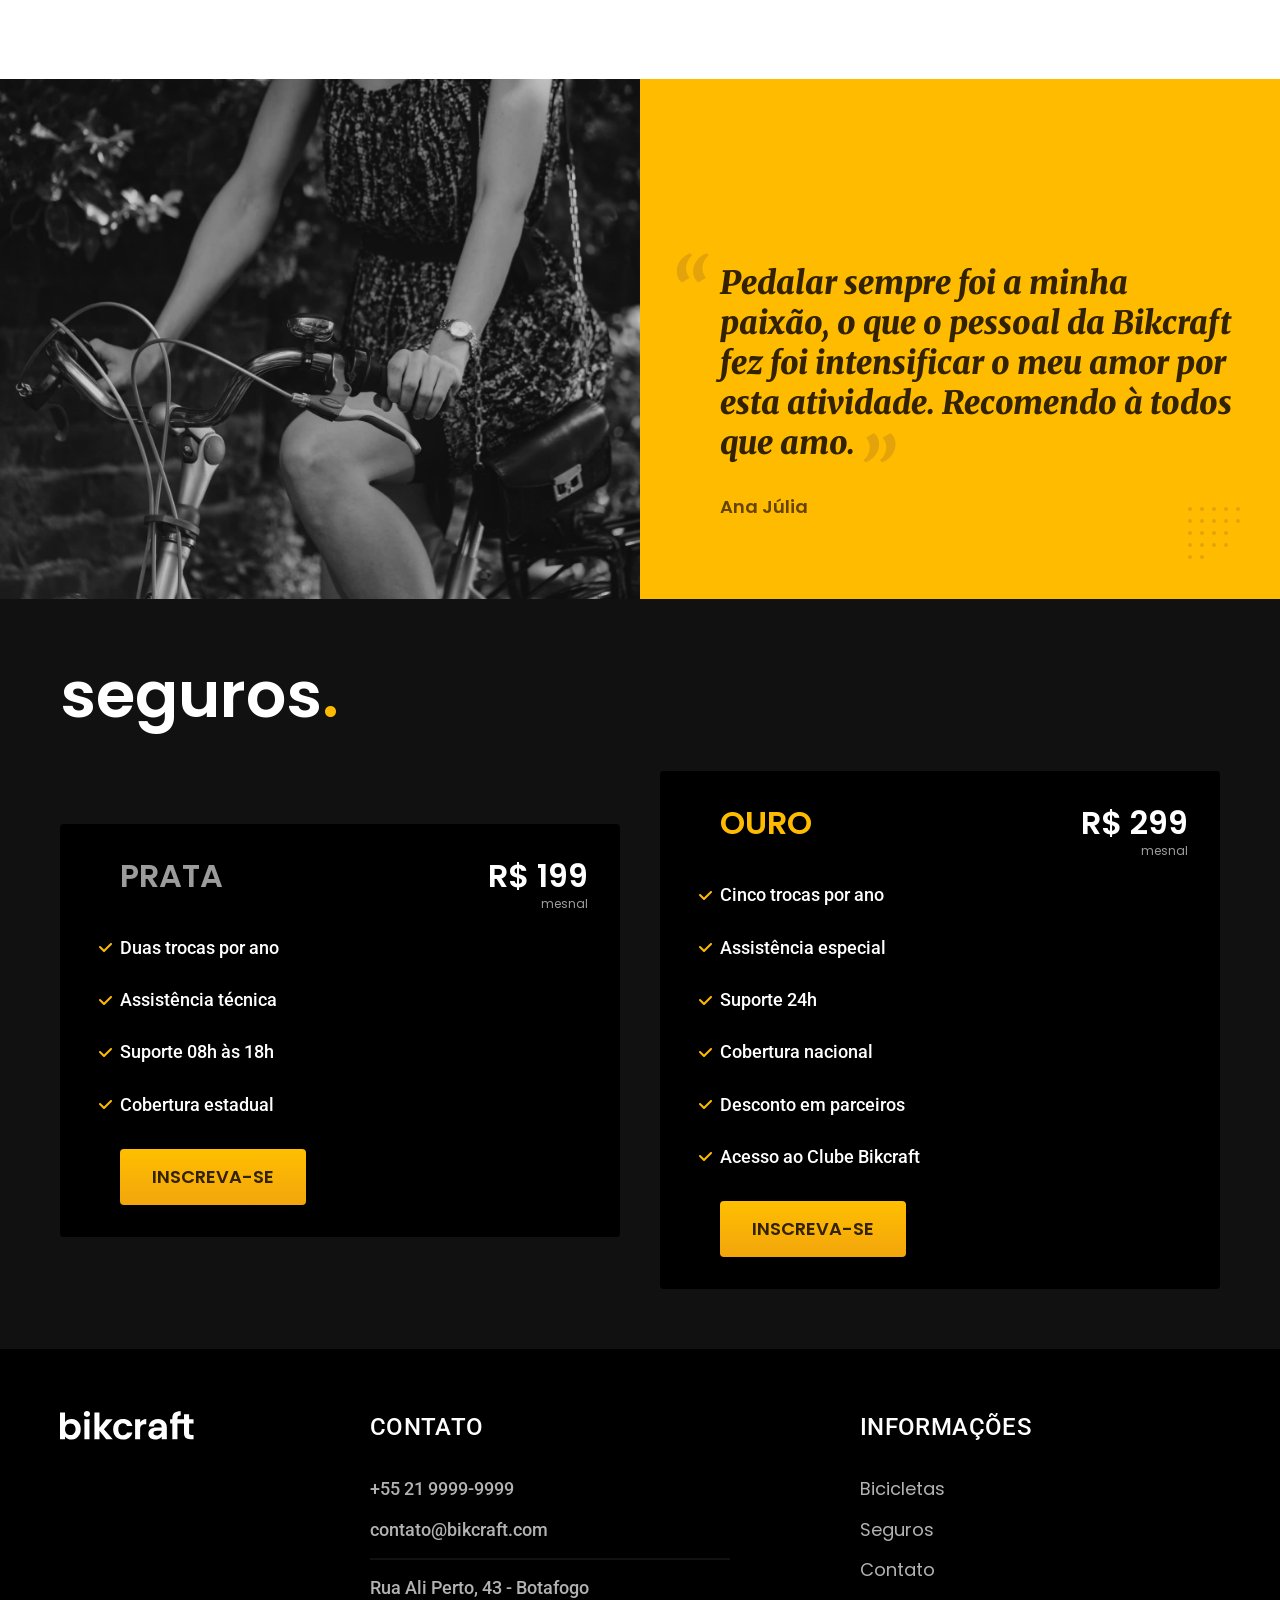
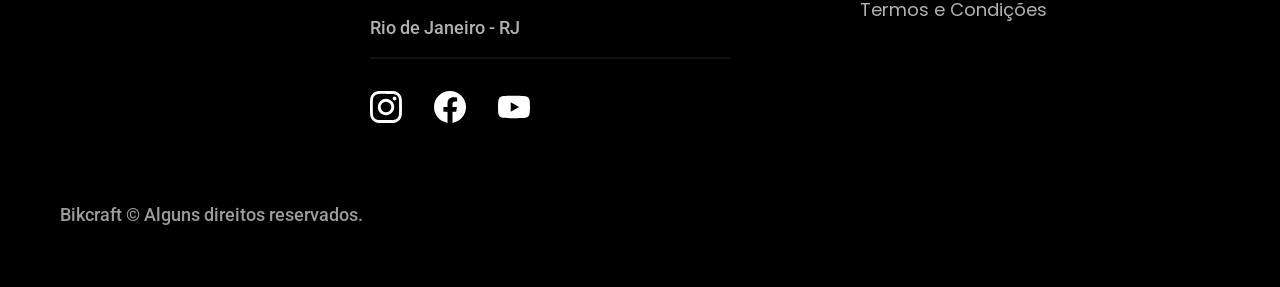
==== commit a2b26ee2: "orcamento e otimizações" ====
--- a/index.html
+++ b/index.html
@@ -7,6 +7,7 @@
   <title>Bikcraft - Biciletas Elétricas</title>
   <meta name="description" content="Biciletas elétricas de alta precisão e qualidade, feitas sob medida para o cliente. Explore o mundo na sua velocidade com a Bikcraft.">
 
+  <link rel="preload" href="./css/style.css" as="style">
   <link rel="stylesheet" href="./css/style.css">
 
   <link rel="preconnect" href="https://fonts.googleapis.com">
@@ -18,7 +19,7 @@
   <header class="header-bg">
     <div class="header container">
       <a href="./">
-        <img src="./img/bikcraft.svg" alt="Bikcraft">
+        <img src="./img/bikcraft.svg" width="136" height="32" alt="Bikcraft">
       </a>
       <nav aria-label="primaria">
         <ul class="header-menu font-1-m cor-0">
@@ -38,11 +39,11 @@
         <p class="font-2-l cor-5">Bicicletas elétricas de alta precisão e qualidade, feitas sob medida para você. Explore o mundo na sua velocidade com a Bikcraft.</p>
         <a class="botao" href="./bicicletas.html">Escolha a sua</a>
       </div>
-      <div>
-        <img src="./img/fotos/introducao.jpg" alt="Bicicleta elétrica preta.">
-      </div>
-    </div>
-
+      <picture>
+        <source media="(max-width: 800)" srcset="./img/bicicletas/nimbus.jpg">
+        <img src="./img/fotos/introducao.jpg" width="1280" height="1600" alt="Bicicleta elétrica preta.">
+      </picture>
+    </div>
   </main>
 
   <article class="bicicletas-lista">
@@ -51,21 +52,21 @@
     <ul>
       <li>
         <a href="./bicicletas/magic.html">
-          <img src="./img/bicicletas/magic-home.jpg" alt="Bicicleta preta">
+          <img src="./img/bicicletas/magic-home.jpg" width="920" height="1040" alt="Bicicleta preta">
           <h3 class="font-1-xl">Magic Might</h3>
           <span class="font-2-m cor-8">R$ 2499</span>
         </a>
       </li>
       <li>
         <a href="./bicicletas/nimbus.html">
-          <img src="./img/bicicletas/nimbus-home.jpg" alt="Bicicleta preta">
+          <img src="./img/bicicletas/nimbus-home.jpg" width="920" height="1040" alt="Bicicleta preta">
           <h3 class="font-1-xl">Nimbus Stark</h3>
           <span class="font-2-m cor-8">R$ 4999</span>
         </a>
       </li>
       <li>
         <a href="./bicicletas/nebula.html">
-          <img src="./img/bicicletas/nebula-home.jpg" alt="Bicicleta preta">
+          <img src="./img/bicicletas/nebula-home.jpg" width="920" height="1040" alt="Bicicleta preta">
           <h3 class="font-1-xl">Nebula Cosmic</h3>
           <span class="font-2-m cor-8">R$ 3999</span>
         </a>
@@ -83,12 +84,12 @@
         <a class="link" href="./bicicletas.html"> Escolha um modelo</a>
         <div class="tecnologia-vantagens">
           <div>
-            <img src="./img/icones/eletrica.svg" alt="">
+            <img src="./img/icones/eletrica.svg" width="24" height="24" alt="">
             <h3 class="font-1-m cor-0">Motor Elétrico</h3>
             <p class="font-2-s cor-5">Toda Bikcraft é equipada com um motr elétrico que possui duração de até 120h. A bateria é recarregada com a sua energia gasta ao pedalar.</p>
           </div>
           <div>
-            <img src="./img/icones/rastreador.svg" alt="">
+            <img src="./img/icones/rastreador.svg" width="24" height="24" alt="">
             <h3 class="font-1-m cor-0">Rastreador</h3>
             <p class="font-2-s cor-5">Sabemos o quão preciosa é a sua Bikcraft, po risso adicionamos rastreadores e sistemas anti-furto para garantir o seu sossego.</p>
           </div>
@@ -96,7 +97,7 @@
       </div>
 
       <div class="tecnologia-imagem">
-        <img src="./img/fotos/tecnologia.jpg" alt="">
+        <img src="./img/fotos/tecnologia.jpg" width="1200" height="1920" alt="">
       </div>
 
     </div>
@@ -107,20 +108,20 @@
     <h2 class="container font-1-xxl">nossos parceiros<span class="cor-p1">.</span></h2>
 
     <ul>
-      <li><img src="./img/parceiros/caravan.svg" alt="caravan"></li>
-      <li><img src="./img/parceiros/ranek.svg" alt="ranek"></li>
-      <li><img src="./img/parceiros/handel.svg" alt="handel"></li>
-      <li><img src="./img/parceiros/dogs.svg" alt="dogs"></li>
-      <li><img src="./img/parceiros/lescone.svg" alt="lescone"></li>
-      <li><img src="./img/parceiros/flexblog.svg" alt="flexblog"></li>
-      <li><img src="./img/parceiros/wildbeast.svg" alt="wildbeast"></li>
-      <li><img src="./img/parceiros/surfbot.svg" alt="surfbor"></li>
+      <li><img src="./img/parceiros/caravan.svg" width="140" height="38" alt="caravan"></li>
+      <li><img src="./img/parceiros/ranek.svg" width="149" height="36" alt="ranek"></li>
+      <li><img src="./img/parceiros/handel.svg" width="140" height="50" alt="handel"></li>
+      <li><img src="./img/parceiros/dogs.svg" width="152" height="39" alt="dogs"></li>
+      <li><img src="./img/parceiros/lescone.svg" width="208" height="41" alt="lescone"></li>
+      <li><img src="./img/parceiros/flexblog.svg" width="165" height="38" alt="flexblog"></li>
+      <li><img src="./img/parceiros/wildbeast.svg" width="196" height="34" alt="wildbeast"></li>
+      <li><img src="./img/parceiros/surfbot.svg" width="200" height="49" alt="surfbor"></li>
     </ul>
   </section>
 
   <section class="depoimento" aria-label="Depoimento">
     <div>
-      <img src="./img/fotos/depoimento.jpg" alt="Pessoa pedelando uma bicicleta Bikcraft">
+      <img src="./img/fotos/depoimento.jpg" width="1560" height="1360" alt="Pessoa pedelando uma bicicleta Bikcraft">
     </div>
     <div class="depoimento-conteudo">
       <blockquote class="font-1-xl cor-p5">
@@ -166,7 +167,7 @@
 
   <footer class="footer-bg">
     <div class="footer container">
-      <img src="./img/bikcraft.svg" alt="Bikcraft">
+      <img src="./img/bikcraft.svg" width="136" height="32" alt="Bikcraft">
       <div class="footer-contato">
         <h3 class="font-2-l-b cor-0">Contato</h3>
         <ul class="font-2-m cor-5">
@@ -177,13 +178,13 @@
         </ul>
         <div class="footer-redes">
           <a href="./">
-            <img src="./img/redes/instagram.svg" alt="Instagram">
+            <img src="./img/redes/instagram.svg" width="32" height="32" alt="Instagram">
           </a>
           <a href="./">
-            <img src="./img/redes/facebook.svg" alt="Facebook">
+            <img src="./img/redes/facebook.svg" width="32" height="32" alt="Facebook">
           </a>
           <a href="./">
-            <img src="./img/redes/youtube.svg" alt="Youtube">
+            <img src="./img/redes/youtube.svg" width="32" height="32" alt="Youtube">
           </a>
         </div>
       </div>
--- a/css/style.css
+++ b/css/style.css
@@ -7,6 +7,7 @@
 
 /* Utilidades */
 @import "./utilidades/componentes.css";
+@import "./utilidades/formulario.css";
 
 /* Home */
 @import "./home/introducao.css";
@@ -18,8 +19,22 @@
 @import "./bicicletas/bicicletas-lista.css";
 @import "./bicicletas/bicicletas.css";
 
+/* Bicicleta */
+@import "./bicicleta/bicicleta.css";
+@import "./bicicleta/seguro.css";
+
 /* Seguros */
 @import "./seguros/seguros.css";
+@import "./seguros/vantagens.css";
+@import "./seguros/perguntas.css";
+
+/* Contato */
+@import "./contato/contato.css";
+@import "./contato/lojas.css";
+
+
+/* Orçamento */
+@import "./orcamento/orcamento.css";
 
 /* Termos */
 @import "./termos/termos.css";
--- a/css/style.css
+++ b/css/style.css
@@ -7,6 +7,7 @@
 
 /* Utilidades */
 @import "./utilidades/componentes.css";
+@import "./utilidades/formulario.css";
 
 /* Home */
 @import "./home/introducao.css";
@@ -18,8 +19,22 @@
 @import "./bicicletas/bicicletas-lista.css";
 @import "./bicicletas/bicicletas.css";
 
+/* Bicicleta */
+@import "./bicicleta/bicicleta.css";
+@import "./bicicleta/seguro.css";
+
 /* Seguros */
 @import "./seguros/seguros.css";
+@import "./seguros/vantagens.css";
+@import "./seguros/perguntas.css";
+
+/* Contato */
+@import "./contato/contato.css";
+@import "./contato/lojas.css";
+
+
+/* Orçamento */
+@import "./orcamento/orcamento.css";
 
 /* Termos */
 @import "./termos/termos.css";
